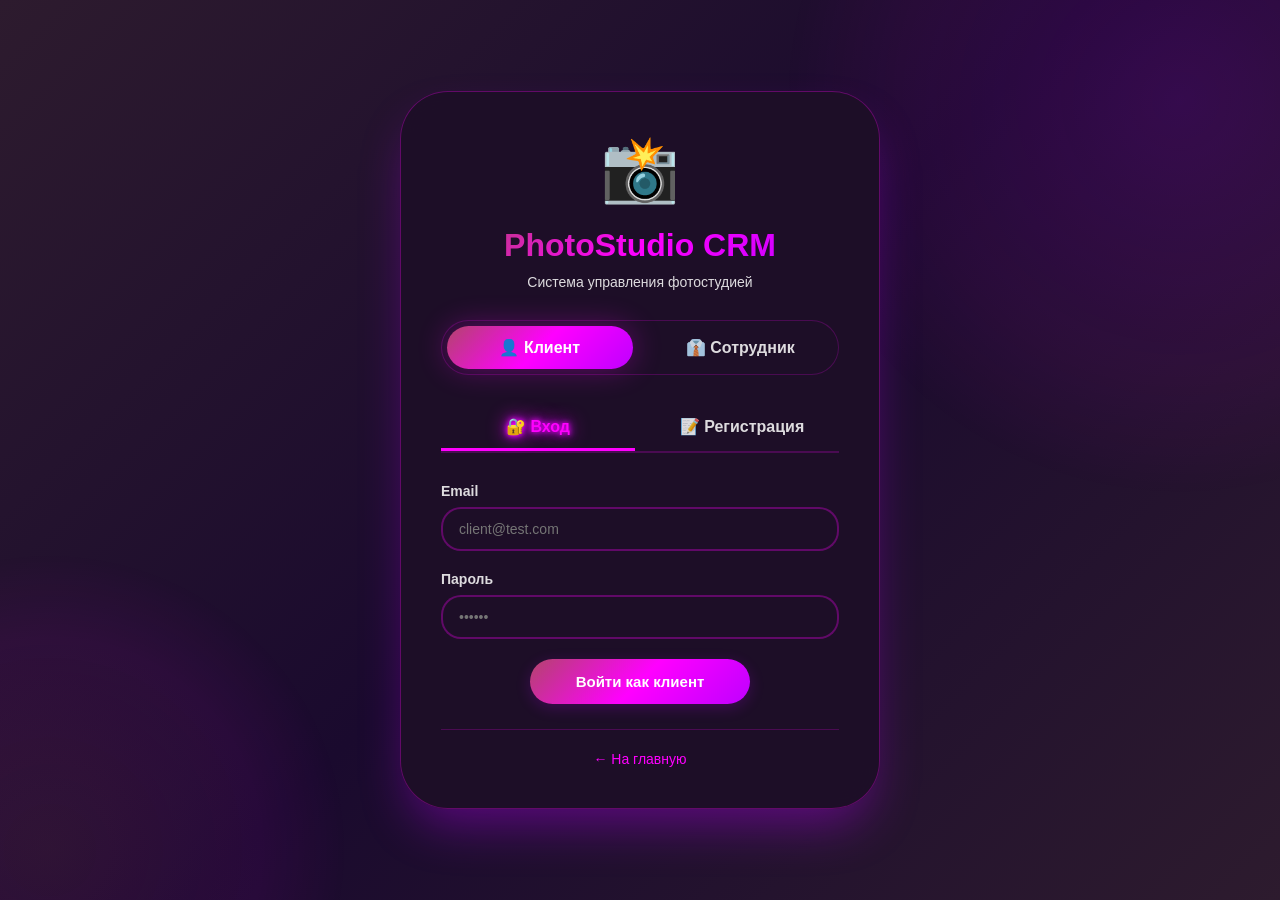
==== photo-frontend/pages/accountant-dashboard.html @ eaf16f70 "Initial commit with backend and frontend" ====
<!DOCTYPE html>
<html lang="ru">
<head>
    <meta charset="UTF-8">
    <meta name="viewport" content="width=device-width, initial-scale=1.0">
    <title>Бухгалтер - PhotoStudio CRM</title>
    <link rel="stylesheet" href="../css/style.css">
    <style>
        /* Дополнительные стили для бухгалтера в неоновой теме */
        .report-card {
            background: linear-gradient(135deg, rgba(179, 68, 108, 0.4) 0%, rgba(191, 0, 255, 0.4) 100%);
            border-radius: 20px;
            padding: 20px;
            margin-bottom: 20px;
            cursor: pointer;
            transition: all 0.3s;
            border: 1px solid rgba(255, 0, 255, 0.2);
            backdrop-filter: blur(5px);
        }
        .report-card:hover {
            transform: translateY(-3px);
            box-shadow: 0 10px 25px rgba(255, 0, 255, 0.3);
            border-color: var(--fuchsia);
        }
        .report-stats {
            display: grid;
            grid-template-columns: repeat(auto-fit, minmax(150px, 1fr));
            gap: 15px;
            margin-top: 15px;
        }
        .report-stat {
            text-align: center;
            padding: 10px;
            background: rgba(255, 255, 255, 0.1);
            border-radius: 10px;
        }
        .report-stat .value { font-size: 24px; font-weight: bold; color: var(--text-white); }
        .report-stat .label { font-size: 12px; color: var(--text-white-dim); }
        
        .payment-method {
            display: flex;
            justify-content: space-between;
            padding: 12px;
            border-bottom: 1px solid rgba(255, 0, 255, 0.15);
            color: var(--text-white-dim);
        }
        .payment-method strong {
            color: var(--text-white);
        }
        
        .btn-generate {
            background: linear-gradient(135deg, #10b981 0%, #34d399 100%);
            color: white;
            margin-right: 10px;
        }
        
        .reports-list {
            max-height: 500px;
            overflow-y: auto;
        }
        .report-item {
            background: rgba(30, 15, 40, 0.6);
            border-radius: 12px;
            padding: 15px;
            margin-bottom: 10px;
            cursor: pointer;
            transition: all 0.3s;
            border-left: 4px solid var(--fuchsia);
            color: var(--text-white-dim);
        }
        .report-item:hover {
            transform: translateX(5px);
            background: rgba(255, 0, 255, 0.15);
        }
        .report-title { font-weight: bold; font-size: 16px; color: var(--text-white); }
        .report-date { font-size: 12px; color: var(--text-white-dim); margin-top: 5px; }
        .report-period { font-size: 12px; color: var(--fuchsia); margin-top: 5px; }
        
        .date-range {
            display: grid;
            grid-template-columns: 1fr 1fr;
            gap: 15px;
            margin-bottom: 20px;
        }
        
        .report-detail-modal {
            max-width: 800px;
            max-height: 80vh;
            overflow-y: auto;
        }
        
        .detail-section {
            margin: 20px 0;
            padding: 15px;
            background: rgba(30, 15, 40, 0.6);
            border-radius: 12px;
            border: 1px solid rgba(255, 0, 255, 0.2);
        }
        .detail-section h4 {
            background: var(--main-gradient);
            -webkit-background-clip: text;
            -webkit-text-fill-color: transparent;
            background-clip: text;
            margin-bottom: 10px;
        }
        
        .photographer-performance {
            border-left: 3px solid var(--fuchsia);
            margin: 10px 0;
            padding: 10px;
            background: rgba(30, 15, 40, 0.4);
            border-radius: 8px;
        }
        
        /* Статусы оплаты в неоновой теме */
        .payment-status-paid { background: rgba(16, 185, 129, 0.2); color: #6ee7b7; padding: 4px 12px; border-radius: 20px; font-size: 12px; display: inline-block; }
        .payment-status-partial { background: rgba(245, 158, 11, 0.2); color: #fcd34d; padding: 4px 12px; border-radius: 20px; font-size: 12px; display: inline-block; }
        .payment-status-notpaid { background: rgba(239, 68, 68, 0.2); color: #fca5a5; padding: 4px 12px; border-radius: 20px; font-size: 12px; display: inline-block; }
        
        .stats-summary {
            display: grid;
            grid-template-columns: repeat(auto-fit, minmax(200px, 1fr));
            gap: 15px;
            margin-bottom: 20px;
        }
        .stat-summary-card {
            background: linear-gradient(135deg, rgba(179, 68, 108, 0.3) 0%, rgba(191, 0, 255, 0.3) 100%);
            padding: 16px;
            border-radius: 20px;
            text-align: center;
            transition: all 0.3s;
            border: 1px solid rgba(255, 0, 255, 0.2);
            backdrop-filter: blur(5px);
        }
        .stat-summary-card:hover {
            transform: translateY(-3px);
            box-shadow: var(--shadow-md);
            border-color: var(--fuchsia);
        }
        .stat-summary-card .value {
            font-size: 28px;
            font-weight: bold;
            background: var(--main-gradient);
            -webkit-background-clip: text;
            -webkit-text-fill-color: transparent;
            background-clip: text;
        }
        .stat-summary-card .label {
            font-size: 12px;
            color: var(--text-white-dim);
            margin-top: 5px;
        }
        
        .stats-grid {
            display: grid;
            grid-template-columns: repeat(auto-fit, minmax(200px, 1fr));
            gap: 20px;
            margin-bottom: 30px;
        }
        .stat-card {
            background: linear-gradient(135deg, rgba(179, 68, 108, 0.4) 0%, rgba(191, 0, 255, 0.4) 100%);
            border-radius: 24px;
            padding: 20px;
            text-align: center;
            transition: all 0.3s;
            border: 1px solid rgba(255, 0, 255, 0.2);
            backdrop-filter: blur(5px);
        }
        .stat-card:hover {
            transform: translateY(-5px);
            box-shadow: var(--shadow-glow);
            border-color: var(--fuchsia);
        }
        .stat-card h3 {
            font-size: 14px;
            color: var(--text-white-dim);
            margin-bottom: 10px;
        }
        .stat-card .value {
            font-size: 32px;
            font-weight: bold;
            background: var(--main-gradient);
            -webkit-background-clip: text;
            -webkit-text-fill-color: transparent;
            background-clip: text;
        }
        
        @media (max-width: 768px) {
            .date-range {
                grid-template-columns: 1fr;
            }
            .stats-grid {
                grid-template-columns: 1fr;
            }
            .stats-summary {
                grid-template-columns: 1fr 1fr;
            }
        }
    </style>
</head>
<body>
    <div id="app"></div>
    
    <script src="../js/animations-light.js"></script>
    <script>
        const API_URL = 'https://localhost:7042/api';
        let currentToken = null;
        let currentUser = null;
        
        // Функции для статусов оплаты
        function getPaymentStatusText(status) {
            const statuses = { 0: '⏳ Не оплачен', 1: '🔄 Частично оплачен', 2: '✅ Оплачен', 3: '↩️ Возврат' };
            return statuses[status] || 'Неизвестно';
        }
        
        function getPaymentStatusClass(status) {
            const classes = { 0: 'payment-status-notpaid', 1: 'payment-status-partial', 2: 'payment-status-paid', 3: 'payment-status-notpaid' };
            return classes[status] || 'payment-status-notpaid';
        }
        
        function getPaymentMethodText(method) {
            const methods = { 'card': '💳 Карта', 'cash': '💰 Наличные', 'online': '🏦 Онлайн перевод', 'installment': '📅 Рассрочка' };
            return methods[method] || method || 'Не указан';
        }
        
        function checkAuth() {
            const token = localStorage.getItem('token');
            const user = localStorage.getItem('user');
            if (!token || !user) {
                window.location.href = 'login.html';
                return false;
            }
            currentToken = token;
            currentUser = JSON.parse(user);
            if (currentUser.role !== 'Accountant') {
                alert('Доступ только для бухгалтера!');
                window.location.href = 'login.html';
                return false;
            }
            return true;
        }
        
        function logout() {
            localStorage.removeItem('token');
            localStorage.removeItem('user');
            window.location.href = 'login.html';
        }
        
        async function apiRequest(endpoint, options = {}) {
            const response = await fetch(`${API_URL}${endpoint}`, {
                ...options,
                headers: { 'Content-Type': 'application/json', 'Authorization': `Bearer ${currentToken}`, ...options.headers }
            });
            if (response.status === 401) logout();
            return response;
        }
        
        function showAlert(message, type = 'success') {
            const alertDiv = document.createElement('div');
            alertDiv.className = `alert alert-${type}`;
            alertDiv.textContent = message;
            alertDiv.style.position = 'fixed';
            alertDiv.style.top = '20px';
            alertDiv.style.right = '20px';
            alertDiv.style.zIndex = '9999';
            alertDiv.style.padding = '15px';
            alertDiv.style.borderRadius = '10px';
            document.body.appendChild(alertDiv);
            setTimeout(() => alertDiv.remove(), 3000);
        }
        
        function renderNavbar() {
            return `
                <div class="navbar">
                    <div class="navbar-content">
                        <div class="navbar-logo">📸 PhotoStudio CRM - Бухгалтерия</div>
                        <div class="navbar-links">
                            <a onclick="loadFinancialSummary()">💰 Финансы</a>
                            <a onclick="loadReports()">📄 Отчеты</a>
                            <a onclick="loadRevenueReportForm()">📊 Доходы</a>
                            <a onclick="loadPhotographerReportForm()">📷 Фотографы</a>
                        </div>
                        <div class="user-info">
                            <span class="user-name">💰 ${currentUser.firstName} ${currentUser.lastName}</span>
                            <button class="logout-btn" onclick="logout()">Выйти</button>
                        </div>
                    </div>
                </div>
                <div class="container" id="pageContent"><div class="spinner"></div></div>
            `;
        }
        
        // ============ ФИНАНСОВАЯ СВОДКА С ОПЛАТАМИ ============
        
        async function loadFinancialSummary() {
            const content = document.getElementById('pageContent');
            content.innerHTML = '<div class="spinner"></div>';
            try {
                const response = await apiRequest('/accountant/financial-summary');
                const data = await response.json();
                
                content.innerHTML = `
                    <div style="margin-bottom:30px;">
                        <h1>Финансовая сводка</h1>
                        <p style="color: var(--text-white-dim);">Актуальные финансовые показатели</p>
                    </div>
                    <div class="stats-grid">
                        <div class="stat-card"><h3>Общая выручка</h3><div class="value">${(data.totalRevenue || 0).toLocaleString()} ₽</div></div>
                        <div class="stat-card"><h3>Получено платежей</h3><div class="value">${(data.totalPayments || 0).toLocaleString()} ₽</div></div>
                        <div class="stat-card"><h3>Остаток к оплате</h3><div class="value">${(data.pendingAmount || 0).toLocaleString()} ₽</div></div>
                        <div class="stat-card"><h3>Выполнено заказов</h3><div class="value">${data.completedOrdersCount || 0}</div></div>
                    </div>
                    
                    <div class="stats-summary">
                        <div class="stat-summary-card"><div class="value">${data.paymentStatusStats?.paidOrders || 0}</div><div class="label">✅ Оплаченных заказов</div></div>
                        <div class="stat-summary-card"><div class="value">${data.paymentStatusStats?.partiallyPaidOrders || 0}</div><div class="label">🔄 Частично оплаченных</div></div>
                        <div class="stat-summary-card"><div class="value">${data.paymentStatusStats?.unpaidOrders || 0}</div><div class="label">⏳ Неоплаченных</div></div>
                        <div class="stat-summary-card"><div class="value">${data.paymentStatusStats?.cancelledOrders || 0}</div><div class="label">❌ Отмененных</div></div>
                    </div>
                    
                    <div class="card"><h2>💳 Платежи по методам</h2>
                        ${(data.paymentsByMethod || []).map(p => `<div class="payment-method"><strong>${getPaymentMethodText(p.method)}</strong><span class="value">${p.total.toLocaleString()} ₽</span></div>`).join('') || '<p>Нет данных</p>'}
                    </div>
                    
                    <div class="card"><h2>📅 Информация о периоде</h2>
                        <p><strong>Период:</strong> ${new Date(data.startDate).toLocaleDateString()} - ${new Date(data.endDate).toLocaleDateString()}</p>
                        <p><strong>Всего заказов:</strong> ${data.totalOrdersCount || 0}</p>
                    </div>
                `;
            } catch (error) { content.innerHTML = `<div class="alert alert-error">❌ Ошибка: ${error.message}</div>`; }
        }
        
        function renderPaymentMethods(payments) {
            if (!payments || payments.length === 0) return '<p>Нет данных о платежах</p>';
            return payments.map(p => `<div class="payment-method"><strong>${getPaymentMethodText(p.method)}</strong><span>${p.total.toLocaleString()} ₽</span></div>`).join('');
        }
        
        // ============ СПИСОК ОТЧЕТОВ ============
        
        async function loadReports() {
            const content = document.getElementById('pageContent');
            content.innerHTML = '<div class="spinner"></div>';
            try {
                const response = await apiRequest('/accountant/reports');
                const reports = await response.json();
                if (!reports || reports.length === 0) {
                    content.innerHTML = `<div class="card"><h2>📄 Сгенерированные отчеты</h2><p>Нет созданных отчетов</p>
                        <button class="btn btn-generate" onclick="loadRevenueReportForm()">+ Создать отчет по доходам</button>
                        <button class="btn btn-primary" onclick="loadPhotographerReportForm()" style="margin-left:10px;">+ Создать отчет по фотографам</button></div>`;
                    return;
                }
                content.innerHTML = `<div class="card"><h2>📄 Сгенерированные отчеты</h2>
                    <div style="margin-bottom:20px;">
                        <button class="btn btn-generate" onclick="loadRevenueReportForm()">+ Создать отчет по доходам</button>
                        <button class="btn btn-primary" onclick="loadPhotographerReportForm()" style="margin-left:10px;">+ Создать отчет по фотографам</button>
                    </div>
                    <div class="reports-list">${reports.map(report => `
                        <div class="report-item" onclick="viewReportDetail(${report.id})">
                            <div class="report-title">📊 ${report.reportType}</div>
                            <div class="report-date">📅 Создан: ${new Date(report.generatedDate).toLocaleString()}</div>
                            <div class="report-period">📆 Период: ${new Date(report.startDate).toLocaleDateString()} - ${new Date(report.endDate).toLocaleDateString()}</div>
                            <div><span style="color: var(--fuchsia);">👆 Нажмите для просмотра</span></div>
                        </div>`).join('')}</div></div>`;
            } catch (error) { content.innerHTML = `<div class="alert alert-error">❌ Ошибка: ${error.message}</div>`; }
        }
        
        // ============ ПРОСМОТР ДЕТАЛЕЙ ОТЧЕТА ============
        
        window.viewReportDetail = async function(reportId) {
            try {
                const response = await apiRequest(`/accountant/reports/${reportId}`);
                const report = await response.json();
                let detailHtml = '';
                let reportData = null;
                try { reportData = JSON.parse(report.data); } catch(e) { reportData = report.data; }
                if (report.reportType === 'Revenue Report') {
                    detailHtml = `<div class="detail-section"><h4>💰 Общая информация</h4><p><strong>Общая выручка:</strong> ${reportData.totalRevenue?.toLocaleString() || 0} ₽</p>
                        <p><strong>Всего платежей:</strong> ${reportData.totalPayments?.toLocaleString() || 0} ₽</p><p><strong>Количество заказов:</strong> ${reportData.ordersCount || 0}</p></div>
                        <div class="detail-section"><h4>📋 Заказы за период</h4>${reportData.orders?.length > 0 ? `<table><thead><tr><th>№</th><th>Дата</th><th>Сумма</th></tr></thead><tbody>${reportData.orders.map(order => `<tr><td>${order.id}</td><td>${new Date(order.orderDate).toLocaleDateString()}</td><td>${order.totalAmount} ₽</td>`).join('')}</tbody></table>` : '<p>Нет данных о заказах</p>'}</div>`;
                } else if (report.reportType === 'Photographer Performance Report') {
                    detailHtml = `<div class="detail-section"><h4>📸 Эффективность фотографов</h4>${reportData && Array.isArray(reportData) ? reportData.map(p => `<div class="photographer-performance"><strong>${p.PhotographerName}</strong><br>📷 Всего заказов: ${p.TotalOrders}<br>✅ Выполнено: ${p.CompletedOrders}<br>💰 Выручка: ${p.TotalRevenue?.toLocaleString() || 0} ₽</div>`).join('') : '<p>Нет данных о фотографах</p>'}</div>`;
                } else { detailHtml = `<div class="detail-section"><pre>${JSON.stringify(reportData, null, 2)}</pre></div>`; }
                
                showModal(`
                    <div class="modal-header" style="display: flex; justify-content: space-between; align-items: center; margin-bottom: 20px;">
                        <h3 style="background: var(--main-gradient); -webkit-background-clip: text; -webkit-text-fill-color: transparent;">📄 ${report.reportType}</h3>
                        <button class="close-modal" onclick="closeModal()" style="background: none; border: none; font-size: 24px; cursor: pointer; color: var(--text-white);">&times;</button>
                    </div>
                    <div>
                        <p><strong>📅 Период:</strong> ${new Date(report.startDate).toLocaleDateString()} - ${new Date(report.endDate).toLocaleDateString()}</p>
                        <p><strong>🕐 Создан:</strong> ${new Date(report.generatedDate).toLocaleString()}</p>
                        <p><strong>👤 Кем создан:</strong> ${report.generatedByUser?.firstName || 'Бухгалтер'}</p>
                    </div>
                    ${detailHtml}
                `);
            } catch (error) { showAlert('❌ Ошибка загрузки отчета: ' + error.message, 'error'); }
        };
        
        function showModal(content) {
            const modal = document.createElement('div');
            modal.className = 'modal';
            modal.style.display = 'flex';
            modal.innerHTML = `<div class="modal-content report-detail-modal" style="background: var(--bg-card); border: 1px solid rgba(255, 0, 255, 0.3);">${content}</div>`;
            document.body.appendChild(modal);
        }
        
        window.closeModal = function() { const modal = document.querySelector('.modal'); if (modal) modal.remove(); };
        
        // ============ ФОРМА СОЗДАНИЯ ОТЧЕТА ПО ДОХОДАМ ============
        
        async function loadRevenueReportForm() {
            const content = document.getElementById('pageContent');
            content.innerHTML = `<div class="card"><h2>📊 Создание отчета по доходам</h2>
                <div class="date-range">
                    <div class="form-group"><label>Начальная дата</label><input type="date" id="startDate" value="${new Date(new Date().getFullYear(), 0, 1).toISOString().split('T')[0]}"></div>
                    <div class="form-group"><label>Конечная дата</label><input type="date" id="endDate" value="${new Date().toISOString().split('T')[0]}"></div>
                </div>
                <button class="btn btn-generate" onclick="generateRevenueReport()">📈 Сформировать отчет</button>
                <button class="btn btn-secondary" onclick="loadReports()" style="margin-left:10px;">◀ К списку отчетов</button>
                <div id="reportResult" style="margin-top:20px;"></div></div>`;
        }
        
        window.generateRevenueReport = async function() {
            const startDate = document.getElementById('startDate').value;
            const endDate = document.getElementById('endDate').value;
            const resultDiv = document.getElementById('reportResult');
            resultDiv.innerHTML = '<div class="spinner"></div>';
            try {
                const response = await apiRequest(`/accountant/reports/revenue?startDate=${startDate}&endDate=${endDate}`);
                if (response.ok) {
                    const report = await response.json();
                    resultDiv.innerHTML = `<div class="report-card" onclick="viewReportDetail(${report.id})"><h3>✅ Отчет создан!</h3><div class="report-stats">
                        <div class="report-stat"><div class="value">${new Date(report.startDate).toLocaleDateString()}</div><div class="label">Начало периода</div></div>
                        <div class="report-stat"><div class="value">${new Date(report.endDate).toLocaleDateString()}</div><div class="label">Конец периода</div></div>
                        <div class="report-stat"><div class="value">${new Date(report.generatedDate).toLocaleString()}</div><div class="label">Дата создания</div></div></div></div>
                        <p style="margin-top:15px;">✅ Отчет сохранен. <a href="#" onclick="loadReports(); return false;" style="color: var(--fuchsia);">Перейти к списку отчетов</a></p>`;
                    showAlert('✅ Отчет успешно создан!', 'success');
                } else { resultDiv.innerHTML = '<div class="alert alert-error">❌ Ошибка создания отчета</div>'; }
            } catch (error) { resultDiv.innerHTML = `<div class="alert alert-error">❌ Ошибка: ${error.message}</div>`; }
        };
        
        // ============ ФОРМА СОЗДАНИЯ ОТЧЕТА ПО ФОТОГРАФАМ ============
        
        async function loadPhotographerReportForm() {
            const content = document.getElementById('pageContent');
            content.innerHTML = `<div class="card"><h2>📷 Отчет по эффективности фотографов</h2>
                <div class="date-range">
                    <div class="form-group"><label>Начальная дата</label><input type="date" id="startDatePhoto" value="${new Date(new Date().getFullYear(), 0, 1).toISOString().split('T')[0]}"></div>
                    <div class="form-group"><label>Конечная дата</label><input type="date" id="endDatePhoto" value="${new Date().toISOString().split('T')[0]}"></div>
                </div>
                <button class="btn btn-generate" onclick="generatePhotographerReport()">📊 Сформировать отчет</button>
                <button class="btn btn-secondary" onclick="loadReports()" style="margin-left:10px;">◀ К списку отчетов</button>
                <div id="reportPhotoResult" style="margin-top:20px;"></div></div>`;
        }
        
        window.generatePhotographerReport = async function() {
            const startDate = document.getElementById('startDatePhoto').value;
            const endDate = document.getElementById('endDatePhoto').value;
            const resultDiv = document.getElementById('reportPhotoResult');
            resultDiv.innerHTML = '<div class="spinner"></div>';
            try {
                const response = await apiRequest(`/accountant/reports/photographer-performance?startDate=${startDate}&endDate=${endDate}`);
                if (response.ok) {
                    const report = await response.json();
                    resultDiv.innerHTML = `<div class="report-card" onclick="viewReportDetail(${report.id})"><h3>✅ Отчет создан!</h3><div class="report-stats">
                        <div class="report-stat"><div class="value">${new Date(report.startDate).toLocaleDateString()}</div><div class="label">Начало периода</div></div>
                        <div class="report-stat"><div class="value">${new Date(report.endDate).toLocaleDateString()}</div><div class="label">Конец периода</div></div></div></div>
                        <p style="margin-top:15px;">✅ Отчет сохранен. <a href="#" onclick="loadReports(); return false;" style="color: var(--fuchsia);">Перейти к списку отчетов</a></p>`;
                    showAlert('✅ Отчет успешно создан!', 'success');
                } else { resultDiv.innerHTML = '<div class="alert alert-error">❌ Ошибка создания отчета</div>'; }
            } catch (error) { resultDiv.innerHTML = `<div class="alert alert-error">❌ Ошибка: ${error.message}</div>`; }
        };
        
        window.loadFinancialSummary = loadFinancialSummary;
        window.loadReports = loadReports;
        window.loadRevenueReportForm = loadRevenueReportForm;
        window.loadPhotographerReportForm = loadPhotographerReportForm;
        
        if (checkAuth()) {
            document.getElementById('app').innerHTML = renderNavbar();
            loadFinancialSummary();
        }
    </script>
</body>
</html>
---- photo-frontend/css/style.css ----
/* ========================================
   PhotoStudio CRM - Crimson to Neon Purple Edition
   Малиновый → Фуксия → Неоновый фиолетовый
   ======================================== */

:root {
    /* Основные цвета - Малиновый, Фуксия, Неоновый фиолетовый */
    --crimson-light: #ff6b8a;
    --crimson: #B3446C;
    --crimson-dark: #8B2A4E;
    --fuchsia: #FF00FF;
    --fuchsia-light: #FF66FF;
    --neon-purple: #BF00FF;
    --neon-purple-light: #D94DFF;
    --neon-purple-dark: #8A00CC;
    
    /* Градиенты */
    --main-gradient: linear-gradient(135deg, #B3446C 0%, #FF00FF 50%, #BF00FF 100%);
    --main-gradient-hover: linear-gradient(135deg, #8B2A4E 0%, #E600E6 50%, #A600E6 100%);
    --bg-gradient: linear-gradient(135deg, #2D1B2E 0%, #1A0A2E 50%, #2D1B2E 100%);
    --bg-card: rgba(30, 15, 40, 0.95);
    --bg-card-light: rgba(45, 27, 46, 0.9);
    
    /* Акцентные цвета */
    --accent-crimson: #D95B8C;
    --accent-fuchsia: #FF33FF;
    --accent-neon: #CC33FF;
    --accent-glow: rgba(191, 0, 255, 0.4);
    
    /* Текст */
    --text-white: #FFFFFF;
    --text-white-dim: rgba(255, 255, 255, 0.85);
    --text-white-dimmer: rgba(255, 255, 255, 0.7);
    
    /* Тени и свечения */
    --shadow-sm: 0 4px 15px rgba(191, 0, 255, 0.2);
    --shadow-md: 0 10px 25px -3px rgba(191, 0, 255, 0.3);
    --shadow-lg: 0 20px 40px -10px rgba(191, 0, 255, 0.35);
    --shadow-xl: 0 25px 50px -12px rgba(191, 0, 255, 0.4);
    --shadow-glow: 0 0 30px rgba(255, 0, 255, 0.3);
    --shadow-glow-strong: 0 0 20px rgba(191, 0, 255, 0.5);
    --neon-text-shadow: 0 0 5px #FF00FF, 0 0 10px #BF00FF, 0 0 20px #FF00FF;
}

* {
    margin: 0;
    padding: 0;
    box-sizing: border-box;
}

body {
    font-family: 'Segoe UI', 'Inter', 'Poppins', 'Quicksand', Tahoma, Geneva, Verdana, sans-serif;
    background: var(--bg-gradient);
    min-height: 100vh;
    color: var(--text-white);
    position: relative;
    overflow-x: hidden;
}

/* ========== АНИМИРОВАННЫЙ ФОН С НЕОНОВЫМИ ЧАСТИЦАМИ ========== */
body::before {
    content: '';
    position: fixed;
    width: 800px;
    height: 800px;
    background: radial-gradient(circle, rgba(191, 0, 255, 0.15) 0%, rgba(255, 0, 255, 0.05) 50%, transparent 70%);
    border-radius: 50%;
    top: -300px;
    right: -300px;
    z-index: 0;
    animation: floatSlow 25s ease-in-out infinite;
}

body::after {
    content: '';
    position: fixed;
    width: 600px;
    height: 600px;
    background: radial-gradient(circle, rgba(179, 68, 108, 0.12) 0%, rgba(255, 0, 255, 0.06) 50%, transparent 70%);
    border-radius: 50%;
    bottom: -250px;
    left: -250px;
    z-index: 0;
    animation: floatReverse 20s ease-in-out infinite;
}

/* ========== НАВИГАЦИЯ ========== */

.navbar {
    background: rgba(30, 15, 40, 0.9);
    backdrop-filter: blur(15px);
    box-shadow: var(--shadow-sm);
    position: sticky;
    top: 0;
    z-index: 1000;
    border-bottom: 1px solid rgba(255, 0, 255, 0.2);
    animation: slideInUp 0.6s ease-out;
}

.navbar-content {
    max-width: 1400px;
    margin: 0 auto;
    padding: 0 24px;
    display: flex;
    justify-content: space-between;
    align-items: center;
    height: 70px;
    gap: 20px;
    flex-wrap: nowrap;
}

.navbar-logo {
    font-size: 22px;
    font-weight: 800;
    background: var(--main-gradient);
    -webkit-background-clip: text;
    -webkit-text-fill-color: transparent;
    background-clip: text;
    display: flex;
    align-items: center;
    gap: 8px;
    transition: all 0.3s;
    cursor: pointer;
    white-space: nowrap;
    text-shadow: var(--neon-text-shadow);
}

.navbar-logo:hover {
    transform: scale(1.05);
    filter: drop-shadow(0 0 15px rgba(255, 0, 255, 0.5));
}

.navbar-links {
    display: flex;
    gap: 8px;
    align-items: center;
    flex-wrap: nowrap;
}

.navbar-links a {
    text-decoration: none;
    color: var(--text-white-dim);
    padding: 8px 16px;
    border-radius: 40px;
    transition: all 0.3s;
    cursor: pointer;
    font-weight: 600;
    font-size: 13px;
    position: relative;
    white-space: nowrap;
}

.navbar-links a::before {
    content: '';
    position: absolute;
    bottom: 0;
    left: 50%;
    width: 0;
    height: 2px;
    background: var(--main-gradient);
    transition: all 0.3s;
    transform: translateX(-50%);
}

.navbar-links a:hover::before {
    width: 70%;
}

.navbar-links a:hover {
    background: rgba(255, 0, 255, 0.15);
    transform: translateY(-2px);
    color: var(--text-white);
    text-shadow: var(--neon-text-shadow);
}

.user-info {
    display: flex;
    align-items: center;
    gap: 12px;
    flex-shrink: 0;
}

.user-name {
    font-weight: 700;
    background: var(--main-gradient);
    -webkit-background-clip: text;
    -webkit-text-fill-color: transparent;
    background-clip: text;
    padding: 6px 16px;
    border-radius: 40px;
    font-size: 13px;
    transition: all 0.3s;
    border: 1px solid rgba(255, 0, 255, 0.3);
    white-space: nowrap;
}

.user-name:hover {
    transform: scale(1.05);
    border-color: var(--fuchsia);
    text-shadow: var(--neon-text-shadow);
}

.logout-btn {
    background: var(--main-gradient);
    color: var(--text-white);
    border: none;
    padding: 6px 18px;
    border-radius: 40px;
    cursor: pointer;
    transition: all 0.3s;
    font-weight: 700;
    font-size: 13px;
    white-space: nowrap;
}

.logout-btn:hover {
    transform: translateY(-2px);
    box-shadow: var(--shadow-glow);
}

/* ========== ПАНЕЛЬ ВЫБОРА ЭМОДЗИ ========== */

.emoji-picker {
    position: relative;
    display: inline-block;
    width: 100%;
}

.emoji-preview {
    display: flex;
    align-items: center;
    gap: 10px;
    cursor: pointer;
    padding: 12px 15px;
    border: 2px solid rgba(255, 0, 255, 0.3);
    border-radius: 28px;
    background: rgba(30, 15, 40, 0.8);
    transition: all 0.3s;
    color: var(--text-white);
}

.emoji-preview:hover {
    border-color: var(--fuchsia);
    background: rgba(255, 0, 255, 0.15);
    transform: translateY(-2px);
    box-shadow: var(--shadow-glow);
}

.emoji-preview span:first-child {
    font-size: 24px;
    min-width: 36px;
    text-align: center;
}

.emoji-preview span:last-child {
    color: var(--text-white-dim);
    font-size: 12px;
}

.emoji-dropdown {
    position: absolute;
    background: rgba(30, 15, 40, 0.95);
    backdrop-filter: blur(10px);
    border: 1px solid rgba(255, 0, 255, 0.3);
    border-radius: 20px;
    box-shadow: 0 15px 40px rgba(0,0,0,0.4);
    z-index: 1002;
    max-height: 320px;
    overflow-y: auto;
    display: none;
    min-width: 280px;
    left: 0;
    right: 0;
}

.emoji-dropdown.show {
    display: block;
    animation: fadeInUp 0.2s ease-out;
}

.emoji-dropdown.dropdown-bottom {
    top: 100%;
    bottom: auto;
    margin-top: 8px;
    margin-bottom: 0;
}

.emoji-dropdown.dropdown-top {
    bottom: 100%;
    top: auto;
    margin-bottom: 8px;
    margin-top: 0;
}

.emoji-categories {
    display: flex;
    gap: 6px;
    padding: 12px;
    border-bottom: 1px solid rgba(255, 0, 255, 0.2);
    background: rgba(45, 27, 46, 0.8);
    position: sticky;
    top: 0;
    flex-wrap: wrap;
    z-index: 1;
}

.emoji-cat-btn {
    padding: 6px 14px;
    border: none;
    background: transparent;
    cursor: pointer;
    border-radius: 25px;
    font-size: 12px;
    transition: all 0.3s;
    font-weight: 500;
    color: var(--text-white-dim);
}

.emoji-cat-btn:hover {
    background: rgba(255, 0, 255, 0.2);
    transform: translateY(-2px);
}

.emoji-cat-btn.active {
    background: var(--main-gradient);
    color: var(--text-white);
}

.emoji-list {
    display: grid;
    grid-template-columns: repeat(8, 1fr);
    gap: 6px;
    padding: 12px;
    max-height: 220px;
    overflow-y: auto;
}

.emoji-item {
    font-size: 26px;
    padding: 8px;
    text-align: center;
    cursor: pointer;
    border-radius: 12px;
    transition: all 0.2s;
}

.emoji-item:hover {
    background: rgba(255, 0, 255, 0.2);
    transform: scale(1.15);
    box-shadow: var(--shadow-glow);
}

/* ========== КОНТЕЙНЕРЫ И КАРТОЧКИ ========== */

.container {
    max-width: 1400px;
    margin: 0 auto;
    padding: 32px;
    animation: fadeInUp 0.5s ease-out;
}

.card {
    background: var(--bg-card);
    backdrop-filter: blur(10px);
    border-radius: 32px;
    padding: 32px;
    margin-bottom: 32px;
    box-shadow: var(--shadow-sm);
    transition: all 0.4s cubic-bezier(0.175, 0.885, 0.32, 1.275);
    border: 1px solid rgba(255, 0, 255, 0.2);
    animation: scaleIn 0.5s ease-out;
    position: relative;
    overflow: hidden;
    color: var(--text-white);
}

.card::before {
    content: '';
    position: absolute;
    top: 0;
    left: -100%;
    width: 100%;
    height: 100%;
    background: linear-gradient(90deg, transparent, rgba(255, 0, 255, 0.08), transparent);
    transition: left 0.5s;
}

.card:hover::before {
    left: 100%;
}

.card:hover {
    transform: translateY(-5px);
    box-shadow: var(--shadow-lg);
    border-color: rgba(255, 0, 255, 0.4);
}

.card h2 {
    background: var(--main-gradient);
    -webkit-background-clip: text;
    -webkit-text-fill-color: transparent;
    background-clip: text;
    margin-bottom: 24px;
    padding-bottom: 16px;
    border-bottom: 2px solid rgba(255, 0, 255, 0.3);
    font-size: 24px;
    display: inline-block;
}

/* ========== ТАБЛИЦЫ ========== */

.table-responsive {
    overflow-x: auto;
    border-radius: 24px;
    margin-top: 20px;
}

table {
    width: 100%;
    border-collapse: collapse;
}

th, td {
    padding: 16px;
    text-align: left;
    border-bottom: 1px solid rgba(255, 0, 255, 0.15);
    color: var(--text-white-dim);
}

th {
    background: rgba(179, 68, 108, 0.3);
    font-weight: 700;
    color: var(--text-white);
    font-size: 14px;
}

tr {
    transition: all 0.3s;
}

tr:hover {
    background: rgba(255, 0, 255, 0.08);
}

/* ========== КНОПКИ ========== */

.btn {
    padding: 12px 28px;
    border: none;
    border-radius: 50px;
    font-size: 14px;
    font-weight: 600;
    cursor: pointer;
    transition: all 0.3s;
    font-family: inherit;
    position: relative;
    overflow: hidden;
}

.btn-primary {
    background: var(--main-gradient);
    color: var(--text-white);
    box-shadow: var(--shadow-sm);
}

.btn-primary:hover {
    transform: translateY(-3px);
    box-shadow: var(--shadow-glow);
    animation: buttonPulse 0.5s ease-out;
}

.btn-small {
    padding: 6px 14px;
    font-size: 12px;
    border-radius: 30px;
    transition: all 0.3s;
    cursor: pointer;
    border: none;
    font-weight: 600;
}

.btn-small:hover {
    transform: translateY(-2px);
}

.btn-add {
    background: linear-gradient(135deg, #10b981 0%, #34d399 100%);
    color: white;
}

.btn-edit {
    background: linear-gradient(135deg, #f59e0b 0%, #fbbf24 100%);
    color: white;
}

.btn-delete {
    background: linear-gradient(135deg, #ef4444 0%, #f87171 100%);
    color: white;
}

.btn-generate {
    background: linear-gradient(135deg, #10b981 0%, #34d399 100%);
    color: white;
}

/* ========== ФОРМЫ ========== */

.form-group {
    margin-bottom: 20px;
}

.form-group label {
    display: block;
    margin-bottom: 8px;
    font-weight: 600;
    color: var(--text-white-dim);
    font-size: 14px;
}

.form-group input,
.form-group select,
.form-group textarea {
    width: 100%;
    padding: 12px 16px;
    border: 2px solid rgba(255, 0, 255, 0.3);
    border-radius: 20px;
    font-size: 14px;
    transition: all 0.3s;
    background: rgba(30, 15, 40, 0.8);
    font-family: inherit;
    color: var(--text-white);
}

.form-group input:focus,
.form-group select:focus,
.form-group textarea:focus {
    outline: none;
    border-color: var(--fuchsia);
    box-shadow: 0 0 0 3px rgba(255, 0, 255, 0.2);
}

.form-group input:hover,
.form-group select:hover,
.form-group textarea:hover {
    border-color: var(--neon-purple);
}

.form-row {
    display: grid;
    grid-template-columns: repeat(auto-fit, minmax(200px, 1fr));
    gap: 20px;
    margin-bottom: 20px;
}

.btn-group {
    display: flex;
    gap: 12px;
    flex-wrap: wrap;
    margin-top: 24px;
}

/* ========== МОДАЛЬНОЕ ОКНО ========== */

.modal {
    display: none;
    position: fixed;
    top: 0;
    left: 0;
    width: 100%;
    height: 100%;
    background: rgba(0,0,0,0.7);
    backdrop-filter: blur(8px);
    justify-content: center;
    align-items: center;
    z-index: 2000;
}

.modal-content {
    background: var(--bg-card);
    padding: 32px;
    border-radius: 32px;
    width: 90%;
    max-width: 540px;
    max-height: 85vh;
    overflow-y: auto;
    box-shadow: var(--shadow-xl);
    animation: scaleIn 0.3s ease-out;
    border: 1px solid rgba(255, 0, 255, 0.3);
    color: var(--text-white);
}

.modal-content::-webkit-scrollbar {
    width: 6px;
}

.modal-content::-webkit-scrollbar-track {
    background: rgba(45, 27, 46, 0.5);
    border-radius: 10px;
}

.modal-content::-webkit-scrollbar-thumb {
    background: linear-gradient(135deg, var(--crimson) 0%, var(--fuchsia) 50%, var(--neon-purple) 100%);
    border-radius: 10px;
}

/* ========== СТАТИСТИКА ========== */

.stats-summary {
    display: grid;
    grid-template-columns: repeat(auto-fit, minmax(180px, 1fr));
    gap: 15px;
    margin-bottom: 25px;
}

.stat-summary-card {
    background: linear-gradient(135deg, rgba(179, 68, 108, 0.3) 0%, rgba(191, 0, 255, 0.3) 100%);
    padding: 16px;
    border-radius: 20px;
    text-align: center;
    transition: all 0.3s;
    border: 1px solid rgba(255, 0, 255, 0.2);
    backdrop-filter: blur(5px);
}

.stat-summary-card:hover {
    transform: translateY(-3px);
    box-shadow: var(--shadow-md);
    border-color: var(--fuchsia);
}

.stat-summary-card .value {
    font-size: 28px;
    font-weight: bold;
    background: var(--main-gradient);
    -webkit-background-clip: text;
    -webkit-text-fill-color: transparent;
    background-clip: text;
}

.stat-summary-card .label {
    font-size: 12px;
    color: var(--text-white-dim);
    margin-top: 5px;
}

/* ========== СТАТ КАРТОЧКИ ДЛЯ ФИНАНСОВОЙ СВОДКИ ========== */

.stats-grid {
    display: grid;
    grid-template-columns: repeat(auto-fit, minmax(200px, 1fr));
    gap: 20px;
    margin-bottom: 30px;
}

.stat-card {
    background: linear-gradient(135deg, rgba(179, 68, 108, 0.4) 0%, rgba(191, 0, 255, 0.4) 100%);
    border-radius: 24px;
    padding: 20px;
    text-align: center;
    transition: all 0.3s;
    border: 1px solid rgba(255, 0, 255, 0.2);
    backdrop-filter: blur(5px);
}

.stat-card:hover {
    transform: translateY(-5px);
    box-shadow: var(--shadow-glow);
    border-color: var(--fuchsia);
}

.stat-card h3 {
    font-size: 14px;
    color: var(--text-white-dim);
    margin-bottom: 10px;
}

.stat-card .value {
    font-size: 32px;
    font-weight: bold;
    background: var(--main-gradient);
    -webkit-background-clip: text;
    -webkit-text-fill-color: transparent;
    background-clip: text;
}

/* ========== ТАБЫ ========== */

.tabs {
    display: flex;
    gap: 10px;
    margin-bottom: 25px;
    flex-wrap: wrap;
}

.tab {
    padding: 8px 20px;
    background: rgba(30, 15, 40, 0.6);
    border-radius: 40px;
    cursor: pointer;
    transition: all 0.3s;
    font-weight: 600;
    font-size: 13px;
    color: var(--text-white-dim);
    border: 1px solid rgba(255, 0, 255, 0.2);
}

.tab:hover {
    background: rgba(255, 0, 255, 0.15);
    transform: translateY(-2px);
    color: var(--text-white);
}

.tab.active {
    background: var(--main-gradient);
    color: var(--text-white);
    border-color: transparent;
    box-shadow: var(--shadow-glow);
}

.count-badge {
    background: var(--fuchsia);
    color: var(--text-white);
    border-radius: 50%;
    padding: 2px 8px;
    font-size: 11px;
    margin-left: 8px;
}

/* ========== СТАТУСЫ ========== */

.status-pending, .status-confirmed, .status-progress, .status-completed, .status-cancelled,
.payment-status-paid, .payment-status-partial, .payment-status-notpaid {
    display: inline-block;
    padding: 4px 12px;
    border-radius: 30px;
    font-size: 11px;
    font-weight: 600;
}

.status-pending { background: rgba(254, 243, 199, 0.2); color: #fde047; }
.status-confirmed { background: rgba(219, 234, 254, 0.2); color: #93c5fd; }
.status-progress { background: rgba(252, 231, 243, 0.2); color: #f9a8d4; }
.status-completed { background: rgba(209, 250, 229, 0.2); color: #6ee7b7; }
.status-cancelled { background: rgba(254, 226, 226, 0.2); color: #fca5a5; }
.payment-status-paid { background: rgba(209, 250, 229, 0.2); color: #6ee7b7; }
.payment-status-partial { background: rgba(254, 243, 199, 0.2); color: #fde047; }
.payment-status-notpaid { background: rgba(254, 226, 226, 0.2); color: #fca5a5; }

/* ========== ЗАГРУЗЧИК ========== */

.spinner {
    text-align: center;
    padding: 60px;
}

.spinner::after {
    content: '';
    width: 50px;
    height: 50px;
    border: 3px solid rgba(191, 0, 255, 0.3);
    border-top: 3px solid var(--fuchsia);
    border-right: 3px solid var(--neon-purple);
    border-radius: 50%;
    display: inline-block;
    animation: spin 1s linear infinite;
    box-shadow: var(--shadow-glow);
}

/* ========== СКРОЛЛБАР ========== */

::-webkit-scrollbar {
    width: 8px;
    height: 8px;
}

::-webkit-scrollbar-track {
    background: #2D1B2E;
    border-radius: 10px;
}

::-webkit-scrollbar-thumb {
    background: linear-gradient(135deg, var(--crimson) 0%, var(--fuchsia) 50%, var(--neon-purple) 100%);
    border-radius: 10px;
}

::-webkit-scrollbar-thumb:hover {
    background: var(--fuchsia);
}

/* ========== АНИМАЦИИ ========== */

@keyframes floatSlow {
    0%, 100% { transform: translate(0, 0) rotate(0deg); }
    25% { transform: translate(40px, -40px) rotate(90deg); }
    50% { transform: translate(0, -80px) rotate(180deg); }
    75% { transform: translate(-40px, -40px) rotate(270deg); }
}

@keyframes floatReverse {
    0%, 100% { transform: translate(0, 0) rotate(0deg); }
    25% { transform: translate(-30px, 30px) rotate(-90deg); }
    50% { transform: translate(0, 60px) rotate(-180deg); }
    75% { transform: translate(30px, 30px) rotate(-270deg); }
}

@keyframes slideInUp {
    from { opacity: 0; transform: translateY(30px); }
    to { opacity: 1; transform: translateY(0); }
}

@keyframes fadeInUp {
    from { opacity: 0; transform: translateY(10px); }
    to { opacity: 1; transform: translateY(0); }
}

@keyframes scaleIn {
    from { opacity: 0; transform: scale(0.95); }
    to { opacity: 1; transform: scale(1); }
}

@keyframes spin {
    0% { transform: rotate(0deg); }
    100% { transform: rotate(360deg); }
}

@keyframes fadeIn {
    from { opacity: 0; }
    to { opacity: 1; }
}

@keyframes buttonPulse {
    0% { box-shadow: 0 0 0 0 rgba(255, 0, 255, 0.5); }
    70% { box-shadow: 0 0 0 15px rgba(255, 0, 255, 0); }
    100% { box-shadow: 0 0 0 0 rgba(255, 0, 255, 0); }
}

@keyframes glowPulse {
    0%, 100% { text-shadow: 0 0 5px #FF00FF, 0 0 10px #BF00FF; }
    50% { text-shadow: 0 0 15px #FF00FF, 0 0 30px #BF00FF, 0 0 45px #FF00FF; }
}

/* ========== НЕОНОВЫЙ ТЕКСТ ========== */

.neon-text {
    text-shadow: var(--neon-text-shadow);
    animation: glowPulse 3s ease-in-out infinite;
}

/* ========== АУТЕНТИФИКАЦИЯ ========== */

.auth-container {
    min-height: 100vh;
    display: flex;
    align-items: center;
    justify-content: center;
    padding: 20px;
}

.auth-card {
    background: var(--bg-card);
    backdrop-filter: blur(20px);
    border-radius: 48px;
    padding: 40px;
    width: 100%;
    max-width: 480px;
    box-shadow: var(--shadow-xl);
    border: 1px solid rgba(255, 0, 255, 0.3);
}

.auth-card .logo {
    font-size: 64px;
    text-align: center;
    margin-bottom: 20px;
}

.auth-card h2 {
    text-align: center;
    font-size: 32px;
    font-weight: 800;
    background: var(--main-gradient);
    -webkit-background-clip: text;
    -webkit-text-fill-color: transparent;
    margin-bottom: 10px;
}

.auth-card .subtitle {
    text-align: center;
    color: var(--text-white-dim);
    margin-bottom: 30px;
    font-size: 14px;
}

/* ========== ОПЦИИ ДЛЯ КАРТОЧЕК СЕРТИФИКАТОВ/ЭФФЕКТОВ ========== */

.options-grid {
    display: grid;
    grid-template-columns: repeat(auto-fill, minmax(280px, 1fr));
    gap: 20px;
    margin-top: 20px;
}

.option-card {
    background: rgba(30, 15, 40, 0.8);
    border-radius: 20px;
    padding: 20px;
    border: 1px solid rgba(255, 0, 255, 0.2);
    transition: all 0.3s;
    color: var(--text-white);
}

.option-card:hover {
    transform: translateY(-5px);
    box-shadow: var(--shadow-md);
    border-color: var(--fuchsia);
}

.option-icon {
    font-size: 48px;
    margin-bottom: 12px;
}

.option-name {
    font-size: 16px;
    font-weight: bold;
    color: var(--text-white);
}

.option-price {
    font-size: 20px;
    font-weight: bold;
    background: var(--main-gradient);
    -webkit-background-clip: text;
    -webkit-text-fill-color: transparent;
    background-clip: text;
    margin: 10px 0;
}

.option-description {
    font-size: 12px;
    color: var(--text-white-dim);
    line-height: 1.4;
}

.option-category {
    display: inline-block;
    padding: 3px 10px;
    border-radius: 20px;
    font-size: 10px;
    margin-top: 10px;
}

.category-effect { background: rgba(224, 231, 255, 0.2); color: #a78bfa; }
.category-frame { background: rgba(252, 231, 243, 0.2); color: #f9a8d4; }
.category-filter { background: rgba(209, 250, 229, 0.2); color: #6ee7b7; }

/* ========== ОТЧЕТЫ ========== */

.report-card {
    background: linear-gradient(135deg, rgba(179, 68, 108, 0.4) 0%, rgba(191, 0, 255, 0.4) 100%);
    border-radius: 20px;
    padding: 20px;
    margin-bottom: 20px;
    cursor: pointer;
    transition: all 0.3s;
    border: 1px solid rgba(255, 0, 255, 0.2);
    backdrop-filter: blur(5px);
}

.report-card:hover {
    transform: translateY(-3px);
    box-shadow: var(--shadow-glow);
    border-color: var(--fuchsia);
}

.report-stats {
    display: grid;
    grid-template-columns: repeat(auto-fit, minmax(150px, 1fr));
    gap: 15px;
    margin-top: 15px;
}

.report-stat {
    text-align: center;
    padding: 10px;
    background: rgba(255, 255, 255, 0.1);
    border-radius: 10px;
}

.report-stat .value { font-size: 20px; font-weight: bold; color: var(--text-white); }
.report-stat .label { font-size: 11px; color: var(--text-white-dim); }

.payment-method {
    display: flex;
    justify-content: space-between;
    padding: 12px;
    border-bottom: 1px solid rgba(255, 0, 255, 0.15);
    color: var(--text-white-dim);
}

.payment-method strong {
    color: var(--text-white);
}

.reports-list {
    max-height: 500px;
    overflow-y: auto;
}

.report-item {
    background: rgba(30, 15, 40, 0.6);
    border-radius: 12px;
    padding: 15px;
    margin-bottom: 10px;
    cursor: pointer;
    transition: all 0.3s;
    border-left: 4px solid var(--fuchsia);
    color: var(--text-white-dim);
}

.report-item:hover {
    transform: translateX(5px);
    background: rgba(255, 0, 255, 0.15);
}

.report-title { font-weight: bold; font-size: 16px; color: var(--text-white); }
.report-date { font-size: 12px; color: var(--text-white-dim); margin-top: 5px; }
.report-period { font-size: 12px; color: var(--fuchsia); margin-top: 5px; }

.date-range {
    display: grid;
    grid-template-columns: 1fr 1fr;
    gap: 15px;
    margin-bottom: 20px;
}

.report-detail-modal {
    max-width: 800px;
    max-height: 80vh;
    overflow-y: auto;
}

.detail-section {
    margin: 20px 0;
    padding: 15px;
    background: rgba(30, 15, 40, 0.6);
    border-radius: 12px;
    border: 1px solid rgba(255, 0, 255, 0.2);
}

.detail-section h4 {
    background: var(--main-gradient);
    -webkit-background-clip: text;
    -webkit-text-fill-color: transparent;
    background-clip: text;
    margin-bottom: 10px;
}

.photographer-performance {
    border-left: 3px solid var(--fuchsia);
    margin: 10px 0;
    padding: 10px;
    background: rgba(30, 15, 40, 0.4);
    border-radius: 8px;
}

/* ========== АЛЕРТЫ ========== */

.alert {
    padding: 14px 20px;
    border-radius: 16px;
    margin-bottom: 20px;
    font-weight: 500;
    animation: slideInUp 0.3s ease-out;
}

.alert-success {
    background: rgba(16, 185, 129, 0.2);
    color: #6ee7b7;
    border-left: 4px solid #10b981;
}

.alert-error {
    background: rgba(239, 68, 68, 0.2);
    color: #fca5a5;
    border-left: 4px solid #ef4444;
}

.alert-info {
    background: rgba(99, 102, 241, 0.2);
    color: #a5b4fc;
    border-left: 4px solid #6366f1;
}

/* ========== РОЛИ ========== */

.role-badge {
    display: inline-block;
    padding: 4px 12px;
    border-radius: 20px;
    font-size: 11px;
    font-weight: 600;
    background: var(--main-gradient);
    color: var(--text-white);
}

/* ========== ФИЛЬТРЫ ========== */

.filter-bar {
    display: flex;
    gap: 12px;
    margin-bottom: 20px;
    flex-wrap: wrap;
    align-items: center;
}

.filter-select {
    padding: 8px 16px;
    border-radius: 30px;
    border: 1px solid rgba(255, 0, 255, 0.3);
    background: rgba(30, 15, 40, 0.8);
    cursor: pointer;
    font-size: 13px;
    color: var(--text-white);
}

.search-input {
    padding: 8px 16px;
    border-radius: 30px;
    border: 1px solid rgba(255, 0, 255, 0.3);
    background: rgba(30, 15, 40, 0.8);
    width: 240px;
    font-size: 13px;
    color: var(--text-white);
}

.search-input::placeholder {
    color: var(--text-white-dimmer);
}

.total-count {
    margin-left: auto;
    font-size: 13px;
    color: var(--text-white-dim);
}

/* ========== АНИМИРОВАННЫЕ ЭЛЕМЕНТЫ ========== */

.animated-icons-container {
    position: fixed;
    top: 0;
    left: 0;
    width: 100%;
    height: 100%;
    pointer-events: none;
    z-index: 0;
    overflow: hidden;
}

.floating-camera, .floating-heart, .floating-star, .floating-bulb, .floating-rainbow, .floating-note, .floating-flower {
    position: fixed;
    pointer-events: none;
    z-index: 0;
    opacity: 0.15;
}

.floating-camera { animation: floatCamera 15s ease-in-out infinite; }
.floating-heart { animation: floatHeart 12s ease-in-out infinite; }
.floating-star { animation: floatStar 18s ease-in-out infinite; }
.floating-bulb { animation: floatBulb 14s ease-in-out infinite; }
.floating-rainbow { animation: floatRainbow 20s ease-in-out infinite; }
.floating-note { animation: floatNote 16s ease-in-out infinite; }
.floating-flower { animation: floatFlower 22s ease-in-out infinite; }

/* ========== ТЕСТОВЫЕ АККАУНТЫ ========== */

.test-accounts {
    background: rgba(30, 15, 40, 0.6);
    border-radius: 28px;
    padding: 24px;
    margin-top: 28px;
    border: 1px solid rgba(255, 0, 255, 0.2);
}

.test-account {
    transition: all 0.3s;
    border-radius: 16px;
    padding: 12px;
    cursor: pointer;
}

.test-account:hover {
    background: rgba(255, 0, 255, 0.1);
    transform: translateX(10px);
}

/* ========== ДОПОЛНИТЕЛЬНЫЕ КЛАССЫ ========== */

.glass-effect {
    background: rgba(30, 15, 40, 0.6);
    backdrop-filter: blur(12px);
    border: 1px solid rgba(255, 0, 255, 0.2);
}

.fade-in {
    animation: fadeIn 0.5s ease-out;
}

.delay-1 { animation-delay: 0.1s; }
.delay-2 { animation-delay: 0.2s; }
.delay-3 { animation-delay: 0.3s; }
.delay-4 { animation-delay: 0.4s; }
.delay-5 { animation-delay: 0.5s; }

.ripple {
    position: relative;
    overflow: hidden;
}

.ripple-effect {
    position: absolute;
    border-radius: 50%;
    background: rgba(255, 255, 255, 0.4);
    transform: scale(0);
    animation: ripple-animation 0.6s linear;
    pointer-events: none;
}

@keyframes ripple-animation {
    to {
        transform: scale(4);
        opacity: 0;
    }
}

.animated-element {
    position: fixed;
    pointer-events: none;
    z-index: 0;
    animation: floatElement 10s ease-in-out infinite;
    opacity: 0.12;
    font-size: 30px;
}

@keyframes floatElement {
    0%, 100% {
        transform: translate(0, 0) rotate(0deg);
        opacity: 0.1;
    }
    25% {
        transform: translate(20px, -30px) rotate(10deg);
        opacity: 0.2;
    }
    50% {
        transform: translate(-15px, -50px) rotate(-5deg);
        opacity: 0.15;
    }
    75% {
        transform: translate(15px, -20px) rotate(5deg);
        opacity: 0.18;
    }
}

/* ========== RESPONSIVE ========== */

@media (max-width: 1200px) {
    .navbar-links a {
        padding: 6px 12px;
        font-size: 12px;
    }
    
    .navbar-logo {
        font-size: 18px;
    }
    
    .user-name {
        font-size: 12px;
        padding: 4px 12px;
    }
    
    .logout-btn {
        padding: 4px 14px;
        font-size: 12px;
    }
}

@media (max-width: 1024px) {
    .navbar-content {
        padding: 0 16px;
        gap: 12px;
    }
    
    .navbar-links {
        gap: 4px;
    }
    
    .navbar-links a {
        padding: 5px 10px;
        font-size: 11px;
    }
    
    .emoji-list {
        grid-template-columns: repeat(7, 1fr);
    }
}

@media (max-width: 900px) {
    .navbar-links a span {
        display: none;
    }
    
    .navbar-links a {
        font-size: 18px;
        padding: 8px 12px;
    }
    
    .navbar-links a::before {
        display: none;
    }
}

@media (max-width: 768px) {
    .navbar-content {
        flex-wrap: wrap;
        height: auto;
        padding: 12px 16px;
        gap: 10px;
    }
    
    .navbar-links {
        order: 3;
        width: 100%;
        justify-content: center;
        flex-wrap: wrap;
    }
    
    .navbar-links a span {
        display: inline;
        font-size: 12px;
    }
    
    .navbar-links a {
        font-size: 12px;
        padding: 6px 12px;
    }
    
    .user-info {
        order: 2;
    }
    
    .navbar-logo {
        order: 1;
    }
    
    .container {
        padding: 20px;
    }
    
    .card {
        padding: 20px;
    }
    
    .modal-content {
        padding: 24px;
        margin: 16px;
    }
    
    .emoji-list {
        grid-template-columns: repeat(6, 1fr);
    }
    
    .form-row {
        grid-template-columns: 1fr;
        gap: 15px;
    }
    
    .stats-summary {
        grid-template-columns: 1fr 1fr;
    }
    
    .stats-grid {
        grid-template-columns: 1fr;
    }
    
    th, td {
        padding: 12px;
        font-size: 12px;
    }
    
    .date-range {
        grid-template-columns: 1fr;
    }
}
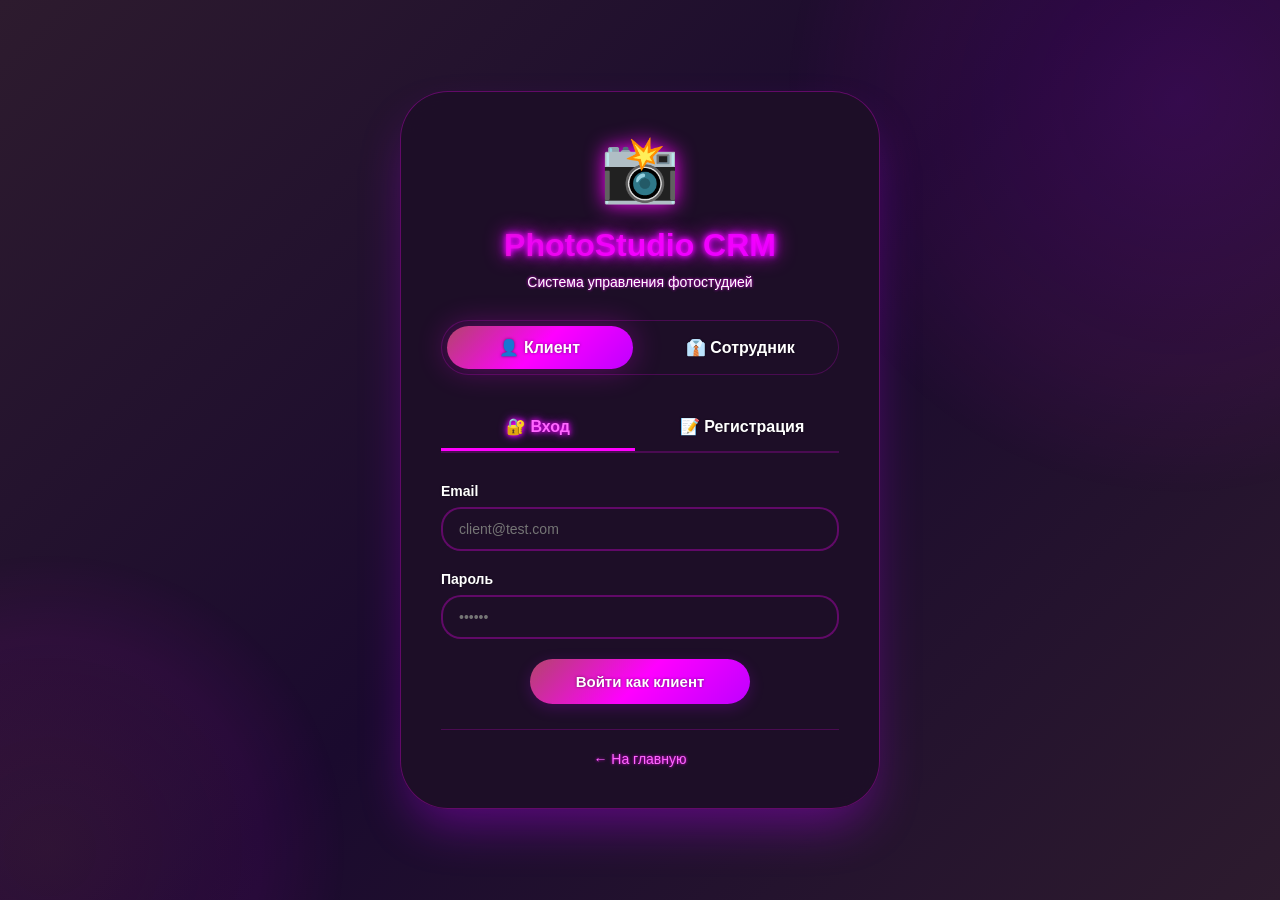
==== commit 3ff06d38: "Initial commit: backend project with gitignore" ====
--- a/photo-frontend/pages/accountant-dashboard.html
+++ b/photo-frontend/pages/accountant-dashboard.html
@@ -34,24 +34,41 @@
             background: rgba(255, 255, 255, 0.1);
             border-radius: 10px;
         }
-        .report-stat .value { font-size: 24px; font-weight: bold; color: var(--text-white); }
-        .report-stat .label { font-size: 12px; color: var(--text-white-dim); }
+        .report-stat .value { font-size: 24px; font-weight: bold; color: white; text-shadow: 0 0 3px #FF00FF; }
+        .report-stat .label { font-size: 12px; color: rgba(255,255,255,0.8); }
         
         .payment-method {
             display: flex;
             justify-content: space-between;
             padding: 12px;
             border-bottom: 1px solid rgba(255, 0, 255, 0.15);
-            color: var(--text-white-dim);
+            color: rgba(255,255,255,0.8);
         }
         .payment-method strong {
-            color: var(--text-white);
+            color: white;
+            text-shadow: 0 0 2px rgba(0,0,0,0.5);
         }
         
         .btn-generate {
             background: linear-gradient(135deg, #10b981 0%, #34d399 100%);
             color: white;
             margin-right: 10px;
+            text-shadow: 0 0 2px rgba(0,0,0,0.5);
+        }
+        
+        .btn-send-receipt {
+            background: linear-gradient(135deg, #8b5e9c 0%, #c084fc 100%);
+            color: white;
+            text-shadow: 0 0 2px rgba(0,0,0,0.5);
+            border: none;
+            padding: 10px 20px;
+            border-radius: 10px;
+            cursor: pointer;
+            transition: all 0.3s;
+        }
+        .btn-send-receipt:hover {
+            transform: translateY(-2px);
+            box-shadow: var(--shadow-glow);
         }
         
         .reports-list {
@@ -66,15 +83,15 @@
             cursor: pointer;
             transition: all 0.3s;
             border-left: 4px solid var(--fuchsia);
-            color: var(--text-white-dim);
+            color: rgba(255,255,255,0.8);
         }
         .report-item:hover {
             transform: translateX(5px);
             background: rgba(255, 0, 255, 0.15);
         }
-        .report-title { font-weight: bold; font-size: 16px; color: var(--text-white); }
-        .report-date { font-size: 12px; color: var(--text-white-dim); margin-top: 5px; }
-        .report-period { font-size: 12px; color: var(--fuchsia); margin-top: 5px; }
+        .report-title { font-weight: bold; font-size: 16px; color: white; text-shadow: 0 0 3px #FF00FF; }
+        .report-date { font-size: 12px; color: rgba(255,255,255,0.7); margin-top: 5px; }
+        .report-period { font-size: 12px; color: #FF66FF; margin-top: 5px; text-shadow: 0 0 2px #FF00FF; }
         
         .date-range {
             display: grid;
@@ -97,11 +114,15 @@
             border: 1px solid rgba(255, 0, 255, 0.2);
         }
         .detail-section h4 {
-            background: var(--main-gradient);
-            -webkit-background-clip: text;
-            -webkit-text-fill-color: transparent;
-            background-clip: text;
+            color: white;
+            text-shadow: 0 0 5px #FF00FF, 0 0 10px #BF00FF;
             margin-bottom: 10px;
+        }
+        .detail-section p {
+            color: white;
+        }
+        .detail-section strong {
+            color: #FF66FF;
         }
         
         .photographer-performance {
@@ -110,6 +131,11 @@
             padding: 10px;
             background: rgba(30, 15, 40, 0.4);
             border-radius: 8px;
+            color: white;
+        }
+        .photographer-performance strong {
+            color: #FF66FF;
+            text-shadow: 0 0 2px #FF00FF;
         }
         
         /* Статусы оплаты в неоновой теме */
@@ -140,14 +166,12 @@
         .stat-summary-card .value {
             font-size: 28px;
             font-weight: bold;
-            background: var(--main-gradient);
-            -webkit-background-clip: text;
-            -webkit-text-fill-color: transparent;
-            background-clip: text;
+            color: white;
+            text-shadow: 0 0 5px #FF00FF, 0 0 10px #BF00FF;
         }
         .stat-summary-card .label {
             font-size: 12px;
-            color: var(--text-white-dim);
+            color: rgba(255,255,255,0.8);
             margin-top: 5px;
         }
         
@@ -173,16 +197,274 @@
         }
         .stat-card h3 {
             font-size: 14px;
-            color: var(--text-white-dim);
+            color: rgba(255,255,255,0.8);
             margin-bottom: 10px;
         }
         .stat-card .value {
             font-size: 32px;
             font-weight: bold;
+            color: white;
+            text-shadow: 0 0 5px #FF00FF, 0 0 10px #BF00FF;
+        }
+        
+        /* Заголовки карточек */
+        .card h2 {
+            color: white;
+            text-shadow: 0 0 5px #FF00FF, 0 0 10px #BF00FF;
+        }
+        
+        .card p {
+            color: white;
+        }
+        
+        .card strong {
+            color: #FF66FF;
+        }
+        
+        /* Навигация */
+        .navbar-logo {
+            color: white;
+            text-shadow: 0 0 5px #FF00FF, 0 0 10px #BF00FF;
+        }
+        
+        .navbar-links a {
+            color: white;
+            text-shadow: 0 0 2px rgba(0,0,0,0.5);
+        }
+        
+        .navbar-links a:hover {
+            text-shadow: 0 0 5px #FF00FF;
+        }
+        
+        .user-name {
+            color: white;
+            text-shadow: 0 0 3px #FF00FF;
+        }
+        
+        /* Формы */
+        .form-group label {
+            color: white;
+        }
+        
+        .form-group input, .form-group select {
+            background: rgba(30, 15, 40, 0.8);
+            border: 1px solid rgba(255, 0, 255, 0.3);
+            color: white;
+            padding: 10px 12px;
+            border-radius: 8px;
+            width: 100%;
+        }
+        
+        .form-group input:focus, .form-group select:focus {
+            border-color: #FF00FF;
+            box-shadow: 0 0 5px rgba(255,0,255,0.3);
+            outline: none;
+        }
+        
+        .btn-primary {
             background: var(--main-gradient);
-            -webkit-background-clip: text;
-            -webkit-text-fill-color: transparent;
-            background-clip: text;
+            color: white;
+            text-shadow: 0 0 2px rgba(0,0,0,0.5);
+        }
+        
+        .btn-primary:hover {
+            box-shadow: var(--shadow-glow);
+        }
+        
+        .btn-secondary {
+            background: rgba(30, 15, 40, 0.8);
+            color: white;
+            border: 1px solid rgba(255, 0, 255, 0.3);
+        }
+        
+        .btn-secondary:hover {
+            background: rgba(255, 0, 255, 0.15);
+            border-color: #FF00FF;
+        }
+        
+        /* Таблицы в отчетах */
+        .order-table {
+            width: 100%;
+            border-collapse: collapse;
+        }
+        .order-table th, .order-table td {
+            padding: 10px;
+            text-align: left;
+            border-bottom: 1px solid rgba(255, 0, 255, 0.15);
+            color: white;
+        }
+        .order-table th {
+            background: rgba(179, 68, 108, 0.3);
+            font-weight: 700;
+        }
+        
+        /* Стили для чеков */
+        .receipts-container {
+            max-height: 600px;
+            overflow-y: auto;
+        }
+        .receipt-card {
+            background: rgba(30, 15, 40, 0.8);
+            border-radius: 16px;
+            padding: 20px;
+            margin-bottom: 15px;
+            border: 1px solid rgba(255, 0, 255, 0.2);
+            transition: all 0.3s;
+        }
+        .receipt-card:hover {
+            transform: translateX(5px);
+            border-color: var(--fuchsia);
+        }
+        .receipt-header {
+            display: flex;
+            justify-content: space-between;
+            align-items: center;
+            margin-bottom: 15px;
+            padding-bottom: 10px;
+            border-bottom: 1px solid rgba(255, 0, 255, 0.2);
+            flex-wrap: wrap;
+            gap: 10px;
+        }
+        .receipt-number {
+            font-size: 18px;
+            font-weight: bold;
+            color: #FF66FF;
+            text-shadow: 0 0 2px #FF00FF;
+        }
+        .receipt-date {
+            font-size: 12px;
+            color: rgba(255,255,255,0.7);
+        }
+        .receipt-body {
+            display: grid;
+            gap: 10px;
+        }
+        .receipt-row {
+            display: flex;
+            justify-content: space-between;
+            align-items: center;
+            flex-wrap: wrap;
+            gap: 10px;
+        }
+        .receipt-label {
+            color: rgba(255,255,255,0.7);
+            font-size: 13px;
+        }
+        .receipt-value {
+            color: white;
+            font-weight: 600;
+        }
+        .receipt-total {
+            margin-top: 10px;
+            padding-top: 10px;
+            border-top: 1px solid rgba(255, 0, 255, 0.2);
+            font-size: 16px;
+        }
+        .receipt-total .receipt-label {
+            font-size: 16px;
+            font-weight: bold;
+        }
+        .receipt-total .receipt-value {
+            font-size: 20px;
+            color: #FF66FF;
+            text-shadow: 0 0 2px #FF00FF;
+        }
+        .receipt-status {
+            display: inline-block;
+            padding: 4px 12px;
+            border-radius: 20px;
+            font-size: 11px;
+            font-weight: 600;
+        }
+        .receipt-status-sent {
+            background: rgba(16, 185, 129, 0.2);
+            color: #6ee7b7;
+        }
+        .receipt-status-pending {
+            background: rgba(245, 158, 11, 0.2);
+            color: #fcd34d;
+        }
+        
+        /* Стили для выбора клиента и заказа */
+        .client-order-selector {
+            background: rgba(30, 15, 40, 0.6);
+            border-radius: 16px;
+            padding: 20px;
+            margin-bottom: 20px;
+        }
+        
+        .order-preview {
+            background: rgba(255, 0, 255, 0.1);
+            border-radius: 12px;
+            padding: 15px;
+            margin: 15px 0;
+            border: 1px solid rgba(255, 0, 255, 0.2);
+        }
+        
+        .order-preview-row {
+            display: flex;
+            justify-content: space-between;
+            padding: 8px 0;
+            border-bottom: 1px solid rgba(255, 255, 255, 0.1);
+        }
+        
+        .order-preview-row:last-child {
+            border-bottom: none;
+        }
+        
+        .order-preview-label {
+            color: rgba(255,255,255,0.7);
+        }
+        
+        .order-preview-value {
+            color: white;
+            font-weight: 600;
+        }
+        
+        .order-preview-total {
+            margin-top: 10px;
+            padding-top: 10px;
+            border-top: 1px solid rgba(255, 0, 255, 0.3);
+        }
+        
+        .order-preview-total .order-preview-value {
+            color: #FF66FF;
+            font-size: 18px;
+            text-shadow: 0 0 2px #FF00FF;
+        }
+        
+        /* Стили для загрузки */
+        .loading-overlay {
+            position: fixed;
+            top: 0;
+            left: 0;
+            right: 0;
+            bottom: 0;
+            background: rgba(0,0,0,0.7);
+            display: flex;
+            justify-content: center;
+            align-items: center;
+            z-index: 10000;
+        }
+        
+        .loading-spinner {
+            width: 50px;
+            height: 50px;
+            border: 3px solid rgba(255,0,255,0.3);
+            border-top: 3px solid #FF00FF;
+            border-radius: 50%;
+            animation: spin 1s linear infinite;
+        }
+        
+        @keyframes spin {
+            0% { transform: rotate(0deg); }
+            100% { transform: rotate(360deg); }
+        }
+        
+        .error-text {
+            color: #fca5a5;
+            font-size: 12px;
+            margin-top: 5px;
         }
         
         @media (max-width: 768px) {
@@ -194,6 +476,20 @@
             }
             .stats-summary {
                 grid-template-columns: 1fr 1fr;
+            }
+            .order-table {
+                font-size: 12px;
+            }
+            .order-table th, .order-table td {
+                padding: 6px;
+            }
+            .receipt-header {
+                flex-direction: column;
+                align-items: flex-start;
+            }
+            .receipt-row {
+                flex-direction: column;
+                align-items: flex-start;
             }
         }
     </style>
@@ -219,8 +515,22 @@
         }
         
         function getPaymentMethodText(method) {
-            const methods = { 'card': '💳 Карта', 'cash': '💰 Наличные', 'online': '🏦 Онлайн перевод', 'installment': '📅 Рассрочка' };
+            const methods = { 'card': '💳 Банковская карта', 'cash': '💰 Наличные', 'online': '🏦 Онлайн перевод', 'installment': '📅 Рассрочка' };
             return methods[method] || method || 'Не указан';
+        }
+        
+        function getStatusName(status) {
+            const statuses = { 0: 'Ожидает', 1: 'Подтвержден', 2: 'В работе', 3: 'Выполнен', 4: 'Отменен' };
+            return statuses[status] || 'Неизвестно';
+        }
+        
+        function getStatusClass(status) {
+            const classes = { 0: 'status-pending', 1: 'status-confirmed', 2: 'status-progress', 3: 'status-completed', 4: 'status-cancelled' };
+            return classes[status] || 'status-pending';
+        }
+        
+        function formatReceiptNumber(number) {
+            return `ЧЕК-${String(number).padStart(6, '0')}`;
         }
         
         function checkAuth() {
@@ -246,13 +556,47 @@
             window.location.href = 'login.html';
         }
         
+        // Функция для безопасного получения текста ошибки (исправляет проблему "body stream already read")
+        async function getErrorMessage(response) {
+            try {
+                const clonedResponse = response.clone();
+                const json = await clonedResponse.json();
+                return json.message || json.title || 'Неизвестная ошибка';
+            } catch (e) {
+                try {
+                    const text = await response.text();
+                    return text.substring(0, 200);
+                } catch (e2) {
+                    return `Ошибка ${response.status}: ${response.statusText}`;
+                }
+            }
+        }
+        
+        // Улучшенная функция apiRequest
         async function apiRequest(endpoint, options = {}) {
-            const response = await fetch(`${API_URL}${endpoint}`, {
-                ...options,
-                headers: { 'Content-Type': 'application/json', 'Authorization': `Bearer ${currentToken}`, ...options.headers }
-            });
-            if (response.status === 401) logout();
-            return response;
+            const url = `${API_URL}${endpoint}`;
+            console.log(`📡 Запрос: ${options.method || 'GET'} ${url}`);
+            
+            try {
+                const response = await fetch(url, {
+                    ...options,
+                    headers: { 
+                        'Content-Type': 'application/json', 
+                        'Authorization': `Bearer ${currentToken}`, 
+                        ...options.headers 
+                    }
+                });
+                
+                if (response.status === 401) {
+                    logout();
+                    return response;
+                }
+                
+                return response;
+            } catch (error) {
+                console.error(`❌ Ошибка сети: ${error.message}`);
+                throw error;
+            }
         }
         
         function showAlert(message, type = 'success') {
@@ -265,24 +609,46 @@
             alertDiv.style.zIndex = '9999';
             alertDiv.style.padding = '15px';
             alertDiv.style.borderRadius = '10px';
+            if (type === 'error') {
+                alertDiv.style.background = 'rgba(239, 68, 68, 0.9)';
+            } else if (type === 'warning') {
+                alertDiv.style.background = 'rgba(245, 158, 11, 0.9)';
+            } else {
+                alertDiv.style.background = 'rgba(16, 185, 129, 0.9)';
+            }
+            alertDiv.style.color = 'white';
             document.body.appendChild(alertDiv);
-            setTimeout(() => alertDiv.remove(), 3000);
+            setTimeout(() => alertDiv.remove(), 4000);
+        }
+        
+        function showLoading() {
+            const overlay = document.createElement('div');
+            overlay.className = 'loading-overlay';
+            overlay.id = 'loadingOverlay';
+            overlay.innerHTML = '<div class="loading-spinner"></div>';
+            document.body.appendChild(overlay);
+        }
+        
+        function hideLoading() {
+            const overlay = document.getElementById('loadingOverlay');
+            if (overlay) overlay.remove();
         }
         
         function renderNavbar() {
             return `
                 <div class="navbar">
                     <div class="navbar-content">
-                        <div class="navbar-logo">📸 PhotoStudio CRM - Бухгалтерия</div>
+                        <div class="navbar-logo" style="color: white; text-shadow: 0 0 5px #FF00FF, 0 0 10px #BF00FF;">📸 PhotoStudio CRM - Бухгалтерия</div>
                         <div class="navbar-links">
-                            <a onclick="loadFinancialSummary()">💰 Финансы</a>
-                            <a onclick="loadReports()">📄 Отчеты</a>
-                            <a onclick="loadRevenueReportForm()">📊 Доходы</a>
-                            <a onclick="loadPhotographerReportForm()">📷 Фотографы</a>
+                            <a onclick="loadFinancialSummary()" style="color: white; text-shadow: 0 0 2px rgba(0,0,0,0.5);">💰 Финансы</a>
+                            <a onclick="loadReceipts()" style="color: white; text-shadow: 0 0 2px rgba(0,0,0,0.5);">🧾 Чеки</a>
+                            <a onclick="loadReports()" style="color: white; text-shadow: 0 0 2px rgba(0,0,0,0.5);">📄 Отчеты</a>
+                            <a onclick="loadRevenueReportForm()" style="color: white; text-shadow: 0 0 2px rgba(0,0,0,0.5);">📊 Доходы</a>
+                            <a onclick="loadPhotographerReportForm()" style="color: white; text-shadow: 0 0 2px rgba(0,0,0,0.5);">📷 Фотографы</a>
                         </div>
                         <div class="user-info">
-                            <span class="user-name">💰 ${currentUser.firstName} ${currentUser.lastName}</span>
-                            <button class="logout-btn" onclick="logout()">Выйти</button>
+                            <span class="user-name" style="color: white; text-shadow: 0 0 3px #FF00FF;">💰 ${currentUser.firstName} ${currentUser.lastName}</span>
+                            <button class="logout-btn" onclick="logout()" style="color: white;">Выйти</button>
                         </div>
                     </div>
                 </div>
@@ -290,7 +656,7 @@
             `;
         }
         
-        // ============ ФИНАНСОВАЯ СВОДКА С ОПЛАТАМИ ============
+        // ============ ФИНАНСОВАЯ СВОДКА ============
         
         async function loadFinancialSummary() {
             const content = document.getElementById('pageContent');
@@ -301,8 +667,8 @@
                 
                 content.innerHTML = `
                     <div style="margin-bottom:30px;">
-                        <h1>Финансовая сводка</h1>
-                        <p style="color: var(--text-white-dim);">Актуальные финансовые показатели</p>
+                        <h1 style="color: white; text-shadow: 0 0 5px #FF00FF, 0 0 10px #BF00FF;">Финансовая сводка</h1>
+                        <p style="color: rgba(255,255,255,0.8);">Актуальные финансовые показатели</p>
                     </div>
                     <div class="stats-grid">
                         <div class="stat-card"><h3>Общая выручка</h3><div class="value">${(data.totalRevenue || 0).toLocaleString()} ₽</div></div>
@@ -319,23 +685,266 @@
                     </div>
                     
                     <div class="card"><h2>💳 Платежи по методам</h2>
-                        ${(data.paymentsByMethod || []).map(p => `<div class="payment-method"><strong>${getPaymentMethodText(p.method)}</strong><span class="value">${p.total.toLocaleString()} ₽</span></div>`).join('') || '<p>Нет данных</p>'}
+                        ${(data.paymentsByMethod || []).map(p => `<div class="payment-method"><strong>${getPaymentMethodText(p.method)}</strong><span class="value" style="color: #FF66FF; text-shadow: 0 0 2px #FF00FF;">${p.total.toLocaleString()} ₽</span></div>`).join('') || '<p>Нет данных</p>'}
                     </div>
                     
                     <div class="card"><h2>📅 Информация о периоде</h2>
-                        <p><strong>Период:</strong> ${new Date(data.startDate).toLocaleDateString()} - ${new Date(data.endDate).toLocaleDateString()}</p>
-                        <p><strong>Всего заказов:</strong> ${data.totalOrdersCount || 0}</p>
+                        <p><strong style="color: #FF66FF;">Период:</strong> ${new Date(data.startDate).toLocaleDateString()} - ${new Date(data.endDate).toLocaleDateString()}</p>
+                        <p><strong style="color: #FF66FF;">Всего заказов:</strong> ${data.totalOrdersCount || 0}</p>
                     </div>
                 `;
-            } catch (error) { content.innerHTML = `<div class="alert alert-error">❌ Ошибка: ${error.message}</div>`; }
-        }
-        
-        function renderPaymentMethods(payments) {
-            if (!payments || payments.length === 0) return '<p>Нет данных о платежах</p>';
-            return payments.map(p => `<div class="payment-method"><strong>${getPaymentMethodText(p.method)}</strong><span>${p.total.toLocaleString()} ₽</span></div>`).join('');
-        }
-        
-        // ============ СПИСОК ОТЧЕТОВ ============
+            } catch (error) { 
+                content.innerHTML = `<div class="alert alert-error">❌ Ошибка: ${error.message}</div>`; 
+            }
+        }
+        
+        // ============ УПРАВЛЕНИЕ ЧЕКАМИ ============
+        
+        let receipts = [];
+        let clientsList = [];
+        
+        async function loadClients() {
+            console.log('🔄 Загрузка клиентов...');
+            
+            try {
+                const response = await apiRequest('/accountant/clients');
+                if (response.ok) {
+                    clientsList = await response.json();
+                    console.log(`✅ Клиенты загружены: ${clientsList.length}`);
+                    return;
+                }
+            } catch (error) {
+                console.log('Ошибка загрузки клиентов:', error.message);
+            }
+            
+            // Демо-данные
+            console.log('⚠️ Используем демо-данные клиентов');
+            clientsList = [
+                { id: 1, firstName: 'Анна', lastName: 'Смирнова', email: 'anna@example.com' },
+                { id: 2, firstName: 'Дмитрий', lastName: 'Орлов', email: 'dmitry@example.com' },
+                { id: 3, firstName: 'Елена', lastName: 'Ветрова', email: 'elena@example.com' },
+                { id: 4, firstName: 'Иван', lastName: 'Ковалёв', email: 'ivan@example.com' },
+                { id: 5, firstName: 'Мария', lastName: 'Петрова', email: 'maria@example.com' },
+            ];
+        }
+        
+        async function loadClientOrders(clientId) {
+            console.log(`🔄 Загрузка заказов для клиента ${clientId}...`);
+            
+            try {
+                const response = await apiRequest(`/accountant/clients/${clientId}/orders`);
+                if (response.ok) {
+                    return await response.json();
+                }
+            } catch (error) {
+                console.log('Ошибка загрузки заказов:', error.message);
+            }
+            
+            // Демо-данные
+            return [
+                { id: 1001, orderDate: new Date().toISOString(), totalAmount: 15000, status: 3, paymentStatus: 2 },
+                { id: 1002, orderDate: new Date(Date.now() - 7*86400000).toISOString(), totalAmount: 8500, status: 2, paymentStatus: 1 }
+            ];
+        }
+        
+        async function loadReceipts() {
+            const content = document.getElementById('pageContent');
+            content.innerHTML = '<div class="spinner"></div>';
+            try {
+                await loadClients();
+                
+                const response = await apiRequest('/accountant/receipts');
+                if (response.ok) {
+                    receipts = await response.json();
+                } else {
+                    receipts = [];
+                }
+                
+                const sentReceipts = receipts.filter(r => r.isSent);
+                const pendingReceipts = receipts.filter(r => !r.isSent);
+                
+                content.innerHTML = `
+                    <div class="card">
+                        <h2>🧾 Электронные чеки</h2>
+                        <p style="color: rgba(255,255,255,0.7); margin-bottom: 20px;">Здесь отображаются все созданные чеки.</p>
+                        
+                        <div class="stats-summary" style="margin-bottom: 20px;">
+                            <div class="stat-summary-card"><div class="value">${receipts.length}</div><div class="label">📄 Всего чеков</div></div>
+                            <div class="stat-summary-card"><div class="value">${sentReceipts.length}</div><div class="label">✅ Отправленных</div></div>
+                            <div class="stat-summary-card"><div class="value">${pendingReceipts.length}</div><div class="label">⏳ Ожидают</div></div>
+                        </div>
+                        
+                        <div class="receipts-container">${renderReceiptsList()}</div>
+                        
+                        <div style="margin-top: 20px;">
+                            <button class="btn btn-primary" onclick="showCreateReceiptModalWithClientSelect()" style="margin-right: 10px;">+ Создать чек (выбор клиента)</button>
+                            <button class="btn btn-generate" onclick="showCreateReceiptModal()">+ Создать чек (по ID заказа)</button>
+                        </div>
+                    </div>
+                `;
+            } catch (error) {
+                content.innerHTML = `<div class="alert alert-error">❌ Ошибка: ${error.message}</div>`;
+            }
+        }
+        
+        function renderReceiptsList() {
+            if (!receipts || receipts.length === 0) {
+                return '<p style="text-align: center; padding: 40px;">Нет созданных чеков</p>';
+            }
+            
+            return receipts.map(receipt => `
+                <div class="receipt-card">
+                    <div class="receipt-header">
+                        <div class="receipt-number">${formatReceiptNumber(receipt.id)}</div>
+                        <div class="receipt-date">📅 ${new Date(receipt.createdDate).toLocaleString()}</div>
+                        <span class="receipt-status ${receipt.isSent ? 'receipt-status-sent' : 'receipt-status-pending'}">
+                            ${receipt.isSent ? '✅ Отправлен' : '⏳ Ожидает отправки'}
+                        </span>
+                    </div>
+                    <div class="receipt-body">
+                        <div class="receipt-row"><span class="receipt-label">👤 Клиент:</span><span class="receipt-value">${receipt.clientName || 'Не указан'}</span></div>
+                        <div class="receipt-row"><span class="receipt-label">📧 Email:</span><span class="receipt-value">${receipt.clientEmail || 'Не указан'}</span></div>
+                        <div class="receipt-row"><span class="receipt-label">📝 Заказ #:</span><span class="receipt-value">${receipt.orderId}</span></div>
+                        <div class="receipt-row"><span class="receipt-label">💳 Способ оплаты:</span><span class="receipt-value">${getPaymentMethodText(receipt.paymentMethod)}</span></div>
+                        <div class="receipt-row receipt-total"><span class="receipt-label">💰 Сумма:</span><span class="receipt-value">${(receipt.amount || 0).toLocaleString()} ₽</span></div>
+                        ${receipt.isSent ? `
+                            <div class="receipt-row"><span class="receipt-label">📨 Отправлен:</span><span class="receipt-value">${new Date(receipt.sentDate).toLocaleString()}</span></div>
+                        ` : `<button class="btn-send-receipt" onclick="sendReceipt(${receipt.id})">📧 Отправить чек</button>`}
+                    </div>
+                </div>
+            `).join('');
+        }
+        
+        window.sendReceipt = async function(receiptId) {
+            showLoading();
+            try {
+                const response = await apiRequest(`/accountant/receipts/${receiptId}/send`, { method: 'POST' });
+                if (response.ok) {
+                    showAlert('✅ Чек отправлен!');
+                    loadReceipts();
+                } else {
+                    const error = await getErrorMessage(response);
+                    showAlert('❌ Ошибка: ' + error, 'error');
+                }
+            } catch (error) {
+                showAlert('❌ Ошибка: ' + error.message, 'error');
+            } finally {
+                hideLoading();
+            }
+        };
+        
+        function showCreateReceiptModalWithClientSelect() {
+            if (clientsList.length === 0) {
+                showAlert('⚠️ Нет клиентов', 'warning');
+                return;
+            }
+            
+            const modal = document.createElement('div');
+            modal.className = 'modal';
+            modal.style.display = 'flex';
+            modal.innerHTML = `
+                <div class="modal-content" style="max-width: 550px;">
+                    <h3 style="color: white;">🧾 Создать чек</h3>
+                    <div class="form-group"><label>👤 Клиент</label><select id="clientSelect">${clientsList.map(c => `<option value="${c.id}" data-email="${c.email}" data-name="${c.firstName} ${c.lastName}">${c.firstName} ${c.lastName}</option>`).join('')}</select></div>
+                    <div class="form-group"><label>📦 Заказ</label><select id="orderSelect" disabled><option>Сначала выберите клиента</option></select></div>
+                    <div id="preview" style="display:none;" class="order-preview"></div>
+                    <div class="form-group"><label>💳 Способ оплаты</label><select id="paymentMethod"><option value="card">Банковская карта</option><option value="cash">Наличные</option><option value="online">Онлайн перевод</option></select></div>
+                    <div class="form-group"><label>💰 Сумма</label><input type="number" id="amount" placeholder="Сумма"></div>
+                    <div class="btn-group"><button class="btn btn-primary" id="createBtn">Создать</button><button class="btn btn-secondary" onclick="this.closest('.modal').remove()">Отмена</button></div>
+                </div>
+            `;
+            document.body.appendChild(modal);
+            
+            const clientSelect = document.getElementById('clientSelect');
+            const orderSelect = document.getElementById('orderSelect');
+            const preview = document.getElementById('preview');
+            const createBtn = document.getElementById('createBtn');
+            let selectedOrder = null;
+            
+            clientSelect.onchange = async () => {
+                const clientId = clientSelect.value;
+                const orders = await loadClientOrders(clientId);
+                orderSelect.disabled = false;
+                orderSelect.innerHTML = orders.map(o => `<option value="${o.id}" data-amount="${o.totalAmount}">Заказ #${o.id} - ${o.totalAmount} ₽</option>`).join('');
+            };
+            
+            orderSelect.onchange = () => {
+                const opt = orderSelect.options[orderSelect.selectedIndex];
+                selectedOrder = { id: orderSelect.value, totalAmount: opt.dataset.amount };
+                preview.innerHTML = `<div class="order-preview-row"><span>Заказ #${selectedOrder.id}</span><span>${parseInt(selectedOrder.totalAmount).toLocaleString()} ₽</span></div>`;
+                preview.style.display = 'block';
+                document.getElementById('amount').value = selectedOrder.totalAmount;
+            };
+            
+            createBtn.onclick = async () => {
+                const amount = parseFloat(document.getElementById('amount').value);
+                if (!selectedOrder || !amount) { showAlert('Заполните все поля', 'error'); return; }
+                
+                createBtn.disabled = true;
+                showLoading();
+                try {
+                    const response = await apiRequest('/accountant/receipts', {
+                        method: 'POST',
+                        body: JSON.stringify({ orderId: parseInt(selectedOrder.id), amount, paymentMethod: document.getElementById('paymentMethod').value })
+                    });
+                    if (response.ok) {
+                        showAlert('✅ Чек создан!');
+                        modal.remove();
+                        loadReceipts();
+                    } else {
+                        showAlert('❌ Ошибка: ' + await getErrorMessage(response), 'error');
+                    }
+                } catch (error) {
+                    showAlert('❌ Ошибка: ' + error.message, 'error');
+                } finally {
+                    hideLoading();
+                    createBtn.disabled = false;
+                }
+            };
+        }
+        
+        function showCreateReceiptModal() {
+            const modal = document.createElement('div');
+            modal.className = 'modal';
+            modal.style.display = 'flex';
+            modal.innerHTML = `
+                <div class="modal-content" style="max-width: 450px;">
+                    <h3 style="color: white;">🧾 Создать чек по ID заказа</h3>
+                    <div class="form-group"><label>ID заказа</label><input type="number" id="orderId"></div>
+                    <div class="form-group"><label>Сумма</label><input type="number" id="amount"></div>
+                    <div class="form-group"><label>Способ оплаты</label><select id="paymentMethod"><option value="card">Карта</option><option value="cash">Наличные</option><option value="online">Онлайн</option></select></div>
+                    <div class="btn-group"><button class="btn btn-primary" id="createBtn">Создать</button><button class="btn btn-secondary" onclick="this.closest('.modal').remove()">Отмена</button></div>
+                </div>
+            `;
+            document.body.appendChild(modal);
+            
+            document.getElementById('createBtn').onclick = async () => {
+                const orderId = parseInt(document.getElementById('orderId').value);
+                const amount = parseFloat(document.getElementById('amount').value);
+                if (!orderId || !amount) { showAlert('Заполните поля', 'error'); return; }
+                
+                showLoading();
+                try {
+                    const response = await apiRequest('/accountant/receipts', {
+                        method: 'POST',
+                        body: JSON.stringify({ orderId, amount, paymentMethod: document.getElementById('paymentMethod').value })
+                    });
+                    if (response.ok) {
+                        showAlert('✅ Чек создан!');
+                        modal.remove();
+                        loadReceipts();
+                    } else {
+                        showAlert('❌ Ошибка: ' + await getErrorMessage(response), 'error');
+                    }
+                } catch (error) {
+                    showAlert('❌ Ошибка: ' + error.message, 'error');
+                } finally {
+                    hideLoading();
+                }
+            };
+        }
+        
+        // ============ ОТЧЕТЫ ============
         
         async function loadReports() {
             const content = document.getElementById('pageContent');
@@ -343,139 +952,88 @@
             try {
                 const response = await apiRequest('/accountant/reports');
                 const reports = await response.json();
-                if (!reports || reports.length === 0) {
-                    content.innerHTML = `<div class="card"><h2>📄 Сгенерированные отчеты</h2><p>Нет созданных отчетов</p>
-                        <button class="btn btn-generate" onclick="loadRevenueReportForm()">+ Создать отчет по доходам</button>
-                        <button class="btn btn-primary" onclick="loadPhotographerReportForm()" style="margin-left:10px;">+ Создать отчет по фотографам</button></div>`;
-                    return;
-                }
-                content.innerHTML = `<div class="card"><h2>📄 Сгенерированные отчеты</h2>
-                    <div style="margin-bottom:20px;">
-                        <button class="btn btn-generate" onclick="loadRevenueReportForm()">+ Создать отчет по доходам</button>
-                        <button class="btn btn-primary" onclick="loadPhotographerReportForm()" style="margin-left:10px;">+ Создать отчет по фотографам</button>
+                content.innerHTML = `
+                    <div class="card">
+                        <h2>📄 Отчеты</h2>
+                        <div><button class="btn btn-generate" onclick="loadRevenueReportForm()">+ Доходы</button><button class="btn btn-primary" onclick="loadPhotographerReportForm()">+ Фотографы</button><button class="btn btn-secondary" onclick="showAccountingReportsModal()">📋 Чеки</button></div>
+                        <div class="reports-list">${(reports || []).map(r => `<div class="report-item" onclick="viewReportDetail(${r.id})"><div class="report-title">${r.reportType}</div><div class="report-date">${new Date(r.generatedDate).toLocaleString()}</div></div>`).join('') || '<p>Нет отчетов</p>'}</div>
                     </div>
-                    <div class="reports-list">${reports.map(report => `
-                        <div class="report-item" onclick="viewReportDetail(${report.id})">
-                            <div class="report-title">📊 ${report.reportType}</div>
-                            <div class="report-date">📅 Создан: ${new Date(report.generatedDate).toLocaleString()}</div>
-                            <div class="report-period">📆 Период: ${new Date(report.startDate).toLocaleDateString()} - ${new Date(report.endDate).toLocaleDateString()}</div>
-                            <div><span style="color: var(--fuchsia);">👆 Нажмите для просмотра</span></div>
-                        </div>`).join('')}</div></div>`;
-            } catch (error) { content.innerHTML = `<div class="alert alert-error">❌ Ошибка: ${error.message}</div>`; }
-        }
-        
-        // ============ ПРОСМОТР ДЕТАЛЕЙ ОТЧЕТА ============
-        
-        window.viewReportDetail = async function(reportId) {
+                `;
+            } catch (error) { content.innerHTML = `<div class="alert alert-error">${error.message}</div>`; }
+        }
+        
+        window.showAccountingReportsModal = function() {
+            const reports = JSON.parse(localStorage.getItem('accountingReports') || '[]');
+            const modal = document.createElement('div');
+            modal.className = 'modal';
+            modal.style.display = 'flex';
+            modal.innerHTML = `<div class="modal-content" style="max-width:700px;"><h3>📋 Отчеты бухгалтерии</h3>${reports.length ? reports.map(r => `<div class="receipt-card"><div>${r.receiptNumber} - ${r.clientName} - ${r.paidAmount} ₽</div></div>`).join('') : '<p>Нет чеков</p>'}<button class="btn btn-secondary" onclick="this.closest('.modal').remove()">Закрыть</button></div>`;
+            document.body.appendChild(modal);
+        };
+        
+        window.viewReportDetail = async function(id) {
             try {
-                const response = await apiRequest(`/accountant/reports/${reportId}`);
+                const response = await apiRequest(`/accountant/reports/${id}`);
                 const report = await response.json();
-                let detailHtml = '';
-                let reportData = null;
-                try { reportData = JSON.parse(report.data); } catch(e) { reportData = report.data; }
-                if (report.reportType === 'Revenue Report') {
-                    detailHtml = `<div class="detail-section"><h4>💰 Общая информация</h4><p><strong>Общая выручка:</strong> ${reportData.totalRevenue?.toLocaleString() || 0} ₽</p>
-                        <p><strong>Всего платежей:</strong> ${reportData.totalPayments?.toLocaleString() || 0} ₽</p><p><strong>Количество заказов:</strong> ${reportData.ordersCount || 0}</p></div>
-                        <div class="detail-section"><h4>📋 Заказы за период</h4>${reportData.orders?.length > 0 ? `<table><thead><tr><th>№</th><th>Дата</th><th>Сумма</th></tr></thead><tbody>${reportData.orders.map(order => `<tr><td>${order.id}</td><td>${new Date(order.orderDate).toLocaleDateString()}</td><td>${order.totalAmount} ₽</td>`).join('')}</tbody></table>` : '<p>Нет данных о заказах</p>'}</div>`;
-                } else if (report.reportType === 'Photographer Performance Report') {
-                    detailHtml = `<div class="detail-section"><h4>📸 Эффективность фотографов</h4>${reportData && Array.isArray(reportData) ? reportData.map(p => `<div class="photographer-performance"><strong>${p.PhotographerName}</strong><br>📷 Всего заказов: ${p.TotalOrders}<br>✅ Выполнено: ${p.CompletedOrders}<br>💰 Выручка: ${p.TotalRevenue?.toLocaleString() || 0} ₽</div>`).join('') : '<p>Нет данных о фотографах</p>'}</div>`;
-                } else { detailHtml = `<div class="detail-section"><pre>${JSON.stringify(reportData, null, 2)}</pre></div>`; }
-                
-                showModal(`
-                    <div class="modal-header" style="display: flex; justify-content: space-between; align-items: center; margin-bottom: 20px;">
-                        <h3 style="background: var(--main-gradient); -webkit-background-clip: text; -webkit-text-fill-color: transparent;">📄 ${report.reportType}</h3>
-                        <button class="close-modal" onclick="closeModal()" style="background: none; border: none; font-size: 24px; cursor: pointer; color: var(--text-white);">&times;</button>
-                    </div>
-                    <div>
-                        <p><strong>📅 Период:</strong> ${new Date(report.startDate).toLocaleDateString()} - ${new Date(report.endDate).toLocaleDateString()}</p>
-                        <p><strong>🕐 Создан:</strong> ${new Date(report.generatedDate).toLocaleString()}</p>
-                        <p><strong>👤 Кем создан:</strong> ${report.generatedByUser?.firstName || 'Бухгалтер'}</p>
-                    </div>
-                    ${detailHtml}
-                `);
-            } catch (error) { showAlert('❌ Ошибка загрузки отчета: ' + error.message, 'error'); }
+                showModal(`<h3>${report.reportType}</h3><pre style="color:white;">${JSON.stringify(JSON.parse(report.data), null, 2)}</pre><button onclick="closeModal()">Закрыть</button>`);
+            } catch(e) { showAlert('Ошибка', 'error'); }
         };
         
         function showModal(content) {
             const modal = document.createElement('div');
             modal.className = 'modal';
             modal.style.display = 'flex';
-            modal.innerHTML = `<div class="modal-content report-detail-modal" style="background: var(--bg-card); border: 1px solid rgba(255, 0, 255, 0.3);">${content}</div>`;
+            modal.innerHTML = `<div class="modal-content">${content}</div>`;
             document.body.appendChild(modal);
         }
         
-        window.closeModal = function() { const modal = document.querySelector('.modal'); if (modal) modal.remove(); };
-        
-        // ============ ФОРМА СОЗДАНИЯ ОТЧЕТА ПО ДОХОДАМ ============
+        window.closeModal = () => { const m = document.querySelector('.modal'); if(m) m.remove(); };
         
         async function loadRevenueReportForm() {
             const content = document.getElementById('pageContent');
-            content.innerHTML = `<div class="card"><h2>📊 Создание отчета по доходам</h2>
-                <div class="date-range">
-                    <div class="form-group"><label>Начальная дата</label><input type="date" id="startDate" value="${new Date(new Date().getFullYear(), 0, 1).toISOString().split('T')[0]}"></div>
-                    <div class="form-group"><label>Конечная дата</label><input type="date" id="endDate" value="${new Date().toISOString().split('T')[0]}"></div>
-                </div>
-                <button class="btn btn-generate" onclick="generateRevenueReport()">📈 Сформировать отчет</button>
-                <button class="btn btn-secondary" onclick="loadReports()" style="margin-left:10px;">◀ К списку отчетов</button>
-                <div id="reportResult" style="margin-top:20px;"></div></div>`;
+            content.innerHTML = `<div class="card"><h2>📊 Отчет по доходам</h2><div class="date-range"><input type="date" id="startDate" value="${new Date(new Date().getFullYear(),0,1).toISOString().split('T')[0]}"><input type="date" id="endDate" value="${new Date().toISOString().split('T')[0]}"></div><button class="btn btn-generate" onclick="generateRevenueReport()">Сформировать</button><div id="result"></div></div>`;
         }
         
         window.generateRevenueReport = async function() {
-            const startDate = document.getElementById('startDate').value;
-            const endDate = document.getElementById('endDate').value;
-            const resultDiv = document.getElementById('reportResult');
-            resultDiv.innerHTML = '<div class="spinner"></div>';
+            const start = document.getElementById('startDate').value, end = document.getElementById('endDate').value;
+            showLoading();
             try {
-                const response = await apiRequest(`/accountant/reports/revenue?startDate=${startDate}&endDate=${endDate}`);
-                if (response.ok) {
-                    const report = await response.json();
-                    resultDiv.innerHTML = `<div class="report-card" onclick="viewReportDetail(${report.id})"><h3>✅ Отчет создан!</h3><div class="report-stats">
-                        <div class="report-stat"><div class="value">${new Date(report.startDate).toLocaleDateString()}</div><div class="label">Начало периода</div></div>
-                        <div class="report-stat"><div class="value">${new Date(report.endDate).toLocaleDateString()}</div><div class="label">Конец периода</div></div>
-                        <div class="report-stat"><div class="value">${new Date(report.generatedDate).toLocaleString()}</div><div class="label">Дата создания</div></div></div></div>
-                        <p style="margin-top:15px;">✅ Отчет сохранен. <a href="#" onclick="loadReports(); return false;" style="color: var(--fuchsia);">Перейти к списку отчетов</a></p>`;
-                    showAlert('✅ Отчет успешно создан!', 'success');
-                } else { resultDiv.innerHTML = '<div class="alert alert-error">❌ Ошибка создания отчета</div>'; }
-            } catch (error) { resultDiv.innerHTML = `<div class="alert alert-error">❌ Ошибка: ${error.message}</div>`; }
+                const response = await apiRequest(`/accountant/reports/revenue?startDate=${start}&endDate=${end}`);
+                if(response.ok) showAlert('Отчет создан');
+                else showAlert('Ошибка', 'error');
+                loadReports();
+            } catch(e) { showAlert(e.message, 'error'); }
+            finally { hideLoading(); }
         };
-        
-        // ============ ФОРМА СОЗДАНИЯ ОТЧЕТА ПО ФОТОГРАФАМ ============
         
         async function loadPhotographerReportForm() {
             const content = document.getElementById('pageContent');
-            content.innerHTML = `<div class="card"><h2>📷 Отчет по эффективности фотографов</h2>
-                <div class="date-range">
-                    <div class="form-group"><label>Начальная дата</label><input type="date" id="startDatePhoto" value="${new Date(new Date().getFullYear(), 0, 1).toISOString().split('T')[0]}"></div>
-                    <div class="form-group"><label>Конечная дата</label><input type="date" id="endDatePhoto" value="${new Date().toISOString().split('T')[0]}"></div>
-                </div>
-                <button class="btn btn-generate" onclick="generatePhotographerReport()">📊 Сформировать отчет</button>
-                <button class="btn btn-secondary" onclick="loadReports()" style="margin-left:10px;">◀ К списку отчетов</button>
-                <div id="reportPhotoResult" style="margin-top:20px;"></div></div>`;
+            content.innerHTML = `<div class="card"><h2>📷 Отчет по фотографам</h2><div class="date-range"><input type="date" id="startDate" value="${new Date(new Date().getFullYear(),0,1).toISOString().split('T')[0]}"><input type="date" id="endDate" value="${new Date().toISOString().split('T')[0]}"></div><button class="btn btn-generate" onclick="generatePhotographerReport()">Сформировать</button><div id="result"></div></div>`;
         }
         
         window.generatePhotographerReport = async function() {
-            const startDate = document.getElementById('startDatePhoto').value;
-            const endDate = document.getElementById('endDatePhoto').value;
-            const resultDiv = document.getElementById('reportPhotoResult');
-            resultDiv.innerHTML = '<div class="spinner"></div>';
+            const start = document.getElementById('startDate').value, end = document.getElementById('endDate').value;
+            showLoading();
             try {
-                const response = await apiRequest(`/accountant/reports/photographer-performance?startDate=${startDate}&endDate=${endDate}`);
-                if (response.ok) {
-                    const report = await response.json();
-                    resultDiv.innerHTML = `<div class="report-card" onclick="viewReportDetail(${report.id})"><h3>✅ Отчет создан!</h3><div class="report-stats">
-                        <div class="report-stat"><div class="value">${new Date(report.startDate).toLocaleDateString()}</div><div class="label">Начало периода</div></div>
-                        <div class="report-stat"><div class="value">${new Date(report.endDate).toLocaleDateString()}</div><div class="label">Конец периода</div></div></div></div>
-                        <p style="margin-top:15px;">✅ Отчет сохранен. <a href="#" onclick="loadReports(); return false;" style="color: var(--fuchsia);">Перейти к списку отчетов</a></p>`;
-                    showAlert('✅ Отчет успешно создан!', 'success');
-                } else { resultDiv.innerHTML = '<div class="alert alert-error">❌ Ошибка создания отчета</div>'; }
-            } catch (error) { resultDiv.innerHTML = `<div class="alert alert-error">❌ Ошибка: ${error.message}</div>`; }
+                const response = await apiRequest(`/accountant/reports/photographer-performance?startDate=${start}&endDate=${end}`);
+                if(response.ok) showAlert('Отчет создан');
+                else showAlert('Ошибка', 'error');
+                loadReports();
+            } catch(e) { showAlert(e.message, 'error'); }
+            finally { hideLoading(); }
         };
         
+        // Экспорт функций
         window.loadFinancialSummary = loadFinancialSummary;
+        window.loadReceipts = loadReceipts;
         window.loadReports = loadReports;
         window.loadRevenueReportForm = loadRevenueReportForm;
         window.loadPhotographerReportForm = loadPhotographerReportForm;
-        
+        window.showCreateReceiptModalWithClientSelect = showCreateReceiptModalWithClientSelect;
+        window.showCreateReceiptModal = showCreateReceiptModal;
+        window.showAccountingReportsModal = showAccountingReportsModal;
+        
+        // Запуск
         if (checkAuth()) {
             document.getElementById('app').innerHTML = renderNavbar();
             loadFinancialSummary();
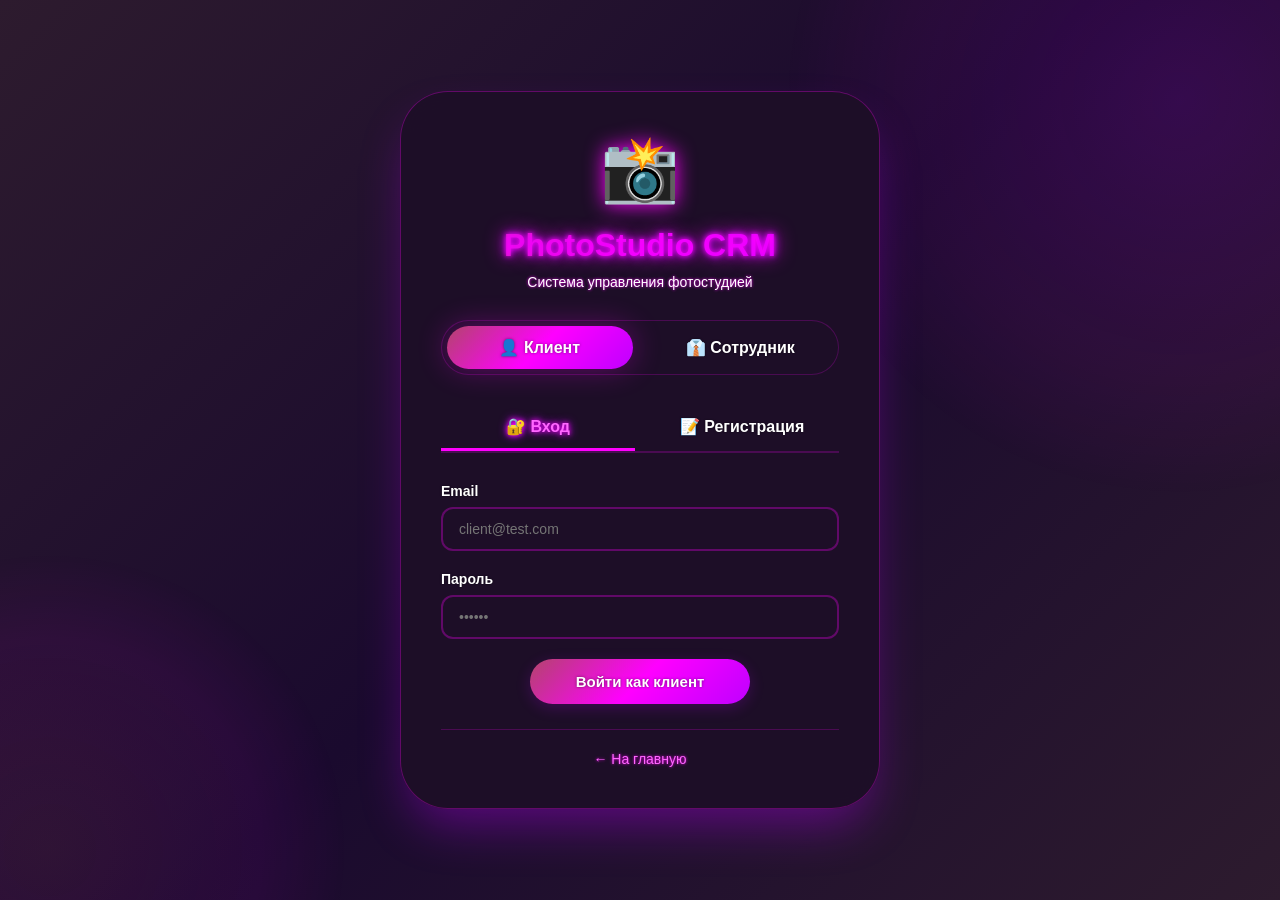
==== commit adf4fdb6: "frontent" ====
--- a/photo-frontend/pages/accountant-dashboard.html
+++ b/photo-frontend/pages/accountant-dashboard.html
@@ -93,15 +93,54 @@
         .report-date { font-size: 12px; color: rgba(255,255,255,0.7); margin-top: 5px; }
         .report-period { font-size: 12px; color: #FF66FF; margin-top: 5px; text-shadow: 0 0 2px #FF00FF; }
         
+        .date-range-container {
+            background: rgba(30, 15, 40, 0.4);
+            border-radius: 20px;
+            padding: 20px;
+            margin-bottom: 25px;
+            border: 1px solid rgba(255, 0, 255, 0.2);
+        }
         .date-range {
             display: grid;
             grid-template-columns: 1fr 1fr;
-            gap: 15px;
+            gap: 20px;
             margin-bottom: 20px;
         }
+        .date-field {
+            background: rgba(30, 15, 40, 0.6);
+            border-radius: 16px;
+            padding: 5px;
+        }
+        .date-field label {
+            display: block;
+            color: #FF66FF;
+            font-size: 12px;
+            margin-bottom: 5px;
+            margin-left: 12px;
+            text-shadow: 0 0 2px #FF00FF;
+        }
+        .date-field input {
+            width: 100%;
+            padding: 12px 16px;
+            background: rgba(30, 15, 40, 0.8);
+            border: 1px solid rgba(255, 0, 255, 0.3);
+            border-radius: 12px;
+            color: white;
+            font-size: 14px;
+            cursor: pointer;
+            transition: all 0.3s;
+        }
+        .date-field input:focus {
+            outline: none;
+            border-color: #FF00FF;
+            box-shadow: 0 0 10px rgba(255, 0, 255, 0.3);
+        }
+        .date-field input:hover {
+            border-color: #FF66FF;
+        }
         
         .report-detail-modal {
-            max-width: 800px;
+            max-width: 900px;
             max-height: 80vh;
             overflow-y: auto;
         }
@@ -125,20 +164,80 @@
             color: #FF66FF;
         }
         
-        .photographer-performance {
-            border-left: 3px solid var(--fuchsia);
+        .photographer-performance-card {
+            background: rgba(30, 15, 40, 0.4);
+            border-radius: 12px;
+            padding: 15px;
             margin: 10px 0;
+            border-left: 3px solid #FF00FF;
+            transition: all 0.3s;
+        }
+        .photographer-performance-card:hover {
+            transform: translateX(5px);
+            background: rgba(255, 0, 255, 0.1);
+        }
+        .photographer-performance-card strong {
+            color: #FF66FF;
+            font-size: 16px;
+            text-shadow: 0 0 2px #FF00FF;
+        }
+        .photographer-stats {
+            display: flex;
+            gap: 20px;
+            margin-top: 10px;
+            flex-wrap: wrap;
+        }
+        .photographer-stat {
+            background: rgba(0, 0, 0, 0.3);
+            padding: 8px 15px;
+            border-radius: 20px;
+            font-size: 13px;
+        }
+        .photographer-stat span {
+            color: #FF66FF;
+            font-weight: bold;
+        }
+        
+        .revenue-summary {
+            display: grid;
+            grid-template-columns: repeat(auto-fit, minmax(200px, 1fr));
+            gap: 15px;
+            margin-bottom: 20px;
+        }
+        .revenue-card {
+            background: linear-gradient(135deg, rgba(179,68,108,0.3), rgba(191,0,255,0.3));
+            border-radius: 16px;
+            padding: 15px;
+            text-align: center;
+        }
+        .revenue-card .revenue-value {
+            font-size: 28px;
+            font-weight: bold;
+            color: #FF66FF;
+            text-shadow: 0 0 3px #FF00FF;
+        }
+        .revenue-card .revenue-label {
+            font-size: 12px;
+            color: rgba(255,255,255,0.8);
+            margin-top: 5px;
+        }
+        
+        .orders-table {
+            width: 100%;
+            border-collapse: collapse;
+            margin-top: 15px;
+        }
+        .orders-table th, .orders-table td {
             padding: 10px;
-            background: rgba(30, 15, 40, 0.4);
-            border-radius: 8px;
-            color: white;
-        }
-        .photographer-performance strong {
-            color: #FF66FF;
-            text-shadow: 0 0 2px #FF00FF;
-        }
-        
-        /* Статусы оплаты в неоновой теме */
+            text-align: left;
+            border-bottom: 1px solid rgba(255, 0, 255, 0.15);
+            color: white;
+        }
+        .orders-table th {
+            background: rgba(179, 68, 108, 0.3);
+            font-weight: 700;
+        }
+        
         .payment-status-paid { background: rgba(16, 185, 129, 0.2); color: #6ee7b7; padding: 4px 12px; border-radius: 20px; font-size: 12px; display: inline-block; }
         .payment-status-partial { background: rgba(245, 158, 11, 0.2); color: #fcd34d; padding: 4px 12px; border-radius: 20px; font-size: 12px; display: inline-block; }
         .payment-status-notpaid { background: rgba(239, 68, 68, 0.2); color: #fca5a5; padding: 4px 12px; border-radius: 20px; font-size: 12px; display: inline-block; }
@@ -207,7 +306,6 @@
             text-shadow: 0 0 5px #FF00FF, 0 0 10px #BF00FF;
         }
         
-        /* Заголовки карточек */
         .card h2 {
             color: white;
             text-shadow: 0 0 5px #FF00FF, 0 0 10px #BF00FF;
@@ -221,7 +319,6 @@
             color: #FF66FF;
         }
         
-        /* Навигация */
         .navbar-logo {
             color: white;
             text-shadow: 0 0 5px #FF00FF, 0 0 10px #BF00FF;
@@ -241,7 +338,6 @@
             text-shadow: 0 0 3px #FF00FF;
         }
         
-        /* Формы */
         .form-group label {
             color: white;
         }
@@ -282,7 +378,6 @@
             border-color: #FF00FF;
         }
         
-        /* Таблицы в отчетах */
         .order-table {
             width: 100%;
             border-collapse: collapse;
@@ -298,7 +393,6 @@
             font-weight: 700;
         }
         
-        /* Стили для чеков */
         .receipts-container {
             max-height: 600px;
             overflow-y: auto;
@@ -385,7 +479,6 @@
             color: #fcd34d;
         }
         
-        /* Стили для выбора клиента и заказа */
         .client-order-selector {
             background: rgba(30, 15, 40, 0.6);
             border-radius: 16px;
@@ -433,7 +526,6 @@
             text-shadow: 0 0 2px #FF00FF;
         }
         
-        /* Стили для загрузки */
         .loading-overlay {
             position: fixed;
             top: 0;
@@ -467,6 +559,28 @@
             margin-top: 5px;
         }
         
+        .receipt-created-notification {
+            background: linear-gradient(135deg, #10b981 0%, #34d399 100%);
+            color: white;
+            padding: 12px 20px;
+            border-radius: 12px;
+            margin-bottom: 20px;
+            text-align: center;
+            animation: slideDown 0.3s ease-out;
+            text-shadow: 0 0 2px rgba(0,0,0,0.3);
+        }
+        
+        @keyframes slideDown {
+            from {
+                opacity: 0;
+                transform: translateY(-20px);
+            }
+            to {
+                opacity: 1;
+                transform: translateY(0);
+            }
+        }
+        
         @media (max-width: 768px) {
             .date-range {
                 grid-template-columns: 1fr;
@@ -503,7 +617,6 @@
         let currentToken = null;
         let currentUser = null;
         
-        // Функции для статусов оплаты
         function getPaymentStatusText(status) {
             const statuses = { 0: '⏳ Не оплачен', 1: '🔄 Частично оплачен', 2: '✅ Оплачен', 3: '↩️ Возврат' };
             return statuses[status] || 'Неизвестно';
@@ -556,7 +669,6 @@
             window.location.href = 'login.html';
         }
         
-        // Функция для безопасного получения текста ошибки (исправляет проблему "body stream already read")
         async function getErrorMessage(response) {
             try {
                 const clonedResponse = response.clone();
@@ -572,7 +684,6 @@
             }
         }
         
-        // Улучшенная функция apiRequest
         async function apiRequest(endpoint, options = {}) {
             const url = `${API_URL}${endpoint}`;
             console.log(`📡 Запрос: ${options.method || 'GET'} ${url}`);
@@ -656,7 +767,7 @@
             `;
         }
         
-        // ============ ФИНАНСОВАЯ СВОДКА ============
+        // ============ ФИНАНСОВАЯ СВОДКА (ИСПРАВЛЕННАЯ) ============
         
         async function loadFinancialSummary() {
             const content = document.getElementById('pageContent');
@@ -665,6 +776,25 @@
                 const response = await apiRequest('/accountant/financial-summary');
                 const data = await response.json();
                 
+                // Получаем все платежи для расчёта "Получено платежей"
+                let totalPaymentsReceived = data.totalPayments || 0;
+                
+                // Если totalPayments не пришёл или равен 0, пробуем получить из другого источника
+                if (totalPaymentsReceived === 0 && data.paymentsByMethod) {
+                    totalPaymentsReceived = data.paymentsByMethod.reduce((sum, p) => sum + (p.total || 0), 0);
+                }
+                
+                // Также проверяем через заказы
+                if (totalPaymentsReceived === 0) {
+                    try {
+                        const ordersResponse = await apiRequest('/accountant/orders');
+                        if (ordersResponse.ok) {
+                            const orders = await ordersResponse.json();
+                            totalPaymentsReceived = orders.reduce((sum, o) => sum + (o.totalPaid || 0), 0);
+                        }
+                    } catch(e) { console.log('Не удалось получить платежи из заказов'); }
+                }
+                
                 content.innerHTML = `
                     <div style="margin-bottom:30px;">
                         <h1 style="color: white; text-shadow: 0 0 5px #FF00FF, 0 0 10px #BF00FF;">Финансовая сводка</h1>
@@ -672,7 +802,7 @@
                     </div>
                     <div class="stats-grid">
                         <div class="stat-card"><h3>Общая выручка</h3><div class="value">${(data.totalRevenue || 0).toLocaleString()} ₽</div></div>
-                        <div class="stat-card"><h3>Получено платежей</h3><div class="value">${(data.totalPayments || 0).toLocaleString()} ₽</div></div>
+                        <div class="stat-card"><h3>Получено платежей</h3><div class="value">${(totalPaymentsReceived || 0).toLocaleString()} ₽</div></div>
                         <div class="stat-card"><h3>Остаток к оплате</h3><div class="value">${(data.pendingAmount || 0).toLocaleString()} ₽</div></div>
                         <div class="stat-card"><h3>Выполнено заказов</h3><div class="value">${data.completedOrdersCount || 0}</div></div>
                     </div>
@@ -685,7 +815,7 @@
                     </div>
                     
                     <div class="card"><h2>💳 Платежи по методам</h2>
-                        ${(data.paymentsByMethod || []).map(p => `<div class="payment-method"><strong>${getPaymentMethodText(p.method)}</strong><span class="value" style="color: #FF66FF; text-shadow: 0 0 2px #FF00FF;">${p.total.toLocaleString()} ₽</span></div>`).join('') || '<p>Нет данных</p>'}
+                        ${(data.paymentsByMethod || []).map(p => `<div class="payment-method"><strong>${getPaymentMethodText(p.method)}</strong><span class="value" style="color: #FF66FF; text-shadow: 0 0 2px #FF00FF;">${(p.total || 0).toLocaleString()} ₽ (${p.count || 0} платежей)</span></div>`).join('') || '<p>Нет данных</p>'}
                     </div>
                     
                     <div class="card"><h2>📅 Информация о периоде</h2>
@@ -717,7 +847,6 @@
                 console.log('Ошибка загрузки клиентов:', error.message);
             }
             
-            // Демо-данные
             console.log('⚠️ Используем демо-данные клиентов');
             clientsList = [
                 { id: 1, firstName: 'Анна', lastName: 'Смирнова', email: 'anna@example.com' },
@@ -740,7 +869,6 @@
                 console.log('Ошибка загрузки заказов:', error.message);
             }
             
-            // Демо-данные
             return [
                 { id: 1001, orderDate: new Date().toISOString(), totalAmount: 15000, status: 3, paymentStatus: 2 },
                 { id: 1002, orderDate: new Date(Date.now() - 7*86400000).toISOString(), totalAmount: 8500, status: 2, paymentStatus: 1 }
@@ -753,12 +881,8 @@
             try {
                 await loadClients();
                 
-                const response = await apiRequest('/accountant/receipts');
-                if (response.ok) {
-                    receipts = await response.json();
-                } else {
-                    receipts = [];
-                }
+                const localReceipts = JSON.parse(localStorage.getItem('accountingReports') || '[]');
+                receipts = localReceipts;
                 
                 const sentReceipts = receipts.filter(r => r.isSent);
                 const pendingReceipts = receipts.filter(r => !r.isSent);
@@ -770,11 +894,11 @@
                         
                         <div class="stats-summary" style="margin-bottom: 20px;">
                             <div class="stat-summary-card"><div class="value">${receipts.length}</div><div class="label">📄 Всего чеков</div></div>
-                            <div class="stat-summary-card"><div class="value">${sentReceipts.length}</div><div class="label">✅ Отправленных</div></div>
+                            <div class="stat-summary-card"><div class="value">${sentReceipts.length}</div><div class="label">✅ Отправленных клиентам</div></div>
                             <div class="stat-summary-card"><div class="value">${pendingReceipts.length}</div><div class="label">⏳ Ожидают</div></div>
                         </div>
                         
-                        <div class="receipts-container">${renderReceiptsList()}</div>
+                        <div class="receipts-container">${renderReceiptsList(receipts)}</div>
                         
                         <div style="margin-top: 20px;">
                             <button class="btn btn-primary" onclick="showCreateReceiptModalWithClientSelect()" style="margin-right: 10px;">+ Создать чек (выбор клиента)</button>
@@ -787,50 +911,63 @@
             }
         }
         
-        function renderReceiptsList() {
-            if (!receipts || receipts.length === 0) {
+        function renderReceiptsList(receiptsData) {
+            if (!receiptsData || receiptsData.length === 0) {
                 return '<p style="text-align: center; padding: 40px;">Нет созданных чеков</p>';
             }
             
-            return receipts.map(receipt => `
+            return receiptsData.map(receipt => `
                 <div class="receipt-card">
                     <div class="receipt-header">
-                        <div class="receipt-number">${formatReceiptNumber(receipt.id)}</div>
-                        <div class="receipt-date">📅 ${new Date(receipt.createdDate).toLocaleString()}</div>
+                        <div class="receipt-number">${receipt.receiptNumber || formatReceiptNumber(receipt.receiptId)}</div>
+                        <div class="receipt-date">📅 ${new Date(receipt.createdAt || receipt.createdDate).toLocaleString()}</div>
                         <span class="receipt-status ${receipt.isSent ? 'receipt-status-sent' : 'receipt-status-pending'}">
-                            ${receipt.isSent ? '✅ Отправлен' : '⏳ Ожидает отправки'}
+                            ${receipt.isSent ? '✅ Отправлен клиенту' : '⏳ Ожидает отправки'}
                         </span>
                     </div>
                     <div class="receipt-body">
                         <div class="receipt-row"><span class="receipt-label">👤 Клиент:</span><span class="receipt-value">${receipt.clientName || 'Не указан'}</span></div>
                         <div class="receipt-row"><span class="receipt-label">📧 Email:</span><span class="receipt-value">${receipt.clientEmail || 'Не указан'}</span></div>
                         <div class="receipt-row"><span class="receipt-label">📝 Заказ #:</span><span class="receipt-value">${receipt.orderId}</span></div>
-                        <div class="receipt-row"><span class="receipt-label">💳 Способ оплаты:</span><span class="receipt-value">${getPaymentMethodText(receipt.paymentMethod)}</span></div>
-                        <div class="receipt-row receipt-total"><span class="receipt-label">💰 Сумма:</span><span class="receipt-value">${(receipt.amount || 0).toLocaleString()} ₽</span></div>
+                        <div class="receipt-row"><span class="receipt-label">💳 Способ оплаты:</span><span class="receipt-value">${receipt.paymentMethodText || getPaymentMethodText(receipt.paymentMethod)}</span></div>
+                        <div class="receipt-row receipt-total"><span class="receipt-label">💰 Сумма:</span><span class="receipt-value">${(receipt.paidAmount || receipt.amount || 0).toLocaleString()} ₽</span></div>
                         ${receipt.isSent ? `
-                            <div class="receipt-row"><span class="receipt-label">📨 Отправлен:</span><span class="receipt-value">${new Date(receipt.sentDate).toLocaleString()}</span></div>
-                        ` : `<button class="btn-send-receipt" onclick="sendReceipt(${receipt.id})">📧 Отправить чек</button>`}
+                            <div class="receipt-row"><span class="receipt-label">📨 Отправлен в профиль клиента:</span><span class="receipt-value">✅ Доступен в личном кабинете</span></div>
+                        ` : `<button class="btn-send-receipt" onclick="sendReceiptToClient(${receipt.receiptId})">📧 Отправить клиенту</button>`}
                     </div>
                 </div>
             `).join('');
         }
         
-        window.sendReceipt = async function(receiptId) {
-            showLoading();
-            try {
-                const response = await apiRequest(`/accountant/receipts/${receiptId}/send`, { method: 'POST' });
-                if (response.ok) {
-                    showAlert('✅ Чек отправлен!');
-                    loadReceipts();
-                } else {
-                    const error = await getErrorMessage(response);
-                    showAlert('❌ Ошибка: ' + error, 'error');
-                }
-            } catch (error) {
-                showAlert('❌ Ошибка: ' + error.message, 'error');
-            } finally {
-                hideLoading();
-            }
+        window.sendReceiptToClient = function(receiptId) {
+            const receipts = JSON.parse(localStorage.getItem('accountingReports') || '[]');
+            const receipt = receipts.find(r => r.receiptId == receiptId);
+            
+            if (!receipt) {
+                showAlert('❌ Чек не найден', 'error');
+                return;
+            }
+            
+            let clientReceipts = JSON.parse(localStorage.getItem(`client_receipts_${receipt.clientId}`) || '[]');
+            clientReceipts.unshift({
+                id: receipt.receiptId,
+                receiptNumber: receipt.receiptNumber,
+                orderId: receipt.orderId,
+                amount: receipt.paidAmount,
+                paymentMethod: receipt.paymentMethod,
+                paymentMethodText: receipt.paymentMethodText,
+                createdDate: receipt.createdAt,
+                isSent: true,
+                sentDate: new Date().toISOString()
+            });
+            localStorage.setItem(`client_receipts_${receipt.clientId}`, JSON.stringify(clientReceipts.slice(0, 100)));
+            
+            receipt.isSent = true;
+            receipt.sentDate = new Date().toISOString();
+            localStorage.setItem('accountingReports', JSON.stringify(receipts));
+            
+            showAlert(`✅ Чек ${receipt.receiptNumber} отправлен клиенту ${receipt.clientName} в личный кабинет!`, 'success');
+            loadReceipts();
         };
         
         function showCreateReceiptModalWithClientSelect() {
@@ -843,64 +980,239 @@
             modal.className = 'modal';
             modal.style.display = 'flex';
             modal.innerHTML = `
-                <div class="modal-content" style="max-width: 550px;">
-                    <h3 style="color: white;">🧾 Создать чек</h3>
-                    <div class="form-group"><label>👤 Клиент</label><select id="clientSelect">${clientsList.map(c => `<option value="${c.id}" data-email="${c.email}" data-name="${c.firstName} ${c.lastName}">${c.firstName} ${c.lastName}</option>`).join('')}</select></div>
-                    <div class="form-group"><label>📦 Заказ</label><select id="orderSelect" disabled><option>Сначала выберите клиента</option></select></div>
-                    <div id="preview" style="display:none;" class="order-preview"></div>
-                    <div class="form-group"><label>💳 Способ оплаты</label><select id="paymentMethod"><option value="card">Банковская карта</option><option value="cash">Наличные</option><option value="online">Онлайн перевод</option></select></div>
-                    <div class="form-group"><label>💰 Сумма</label><input type="number" id="amount" placeholder="Сумма"></div>
-                    <div class="btn-group"><button class="btn btn-primary" id="createBtn">Создать</button><button class="btn btn-secondary" onclick="this.closest('.modal').remove()">Отмена</button></div>
+                <div class="modal-content" style="max-width: 600px; max-height: 85vh; overflow-y: auto;">
+                    <div class="modal-header" style="display: flex; justify-content: space-between; align-items: center; margin-bottom: 20px;">
+                        <h3 style="color: white; text-shadow: 0 0 5px #FF00FF;">🧾 Создать электронный чек</h3>
+                        <button onclick="this.closest('.modal').remove()" style="background: none; border: none; font-size: 24px; cursor: pointer; color: white;">&times;</button>
+                    </div>
+                    
+                    <div class="client-order-selector">
+                        <div class="form-group" style="margin-bottom: 15px;">
+                            <label>👤 Выберите клиента *</label>
+                            <select id="clientSelectReceipt" required>
+                                <option value="">-- Выберите клиента --</option>
+                                ${clientsList.map(client => `<option value="${client.id}" data-email="${client.email}" data-name="${client.firstName} ${client.lastName}">${client.firstName} ${client.lastName} (${client.email || 'email не указан'})</option>`).join('')}
+                            </select>
+                        </div>
+                        
+                        <div class="form-group" style="margin-bottom: 15px;">
+                            <label>📦 Выберите заказ *</label>
+                            <select id="orderSelectReceipt" required disabled>
+                                <option value="">-- Сначала выберите клиента --</option>
+                            </select>
+                            <div id="ordersError" class="error-text" style="display: none;"></div>
+                        </div>
+                        
+                        <div id="orderPreview" class="order-preview" style="display: none;">
+                            <h4 style="color: #FF66FF; margin-bottom: 10px;">📋 Информация о заказе</h4>
+                            <div class="order-preview-row">
+                                <span class="order-preview-label">Номер заказа:</span>
+                                <span class="order-preview-value" id="previewOrderId">—</span>
+                            </div>
+                            <div class="order-preview-row">
+                                <span class="order-preview-label">Дата создания:</span>
+                                <span class="order-preview-value" id="previewOrderDate">—</span>
+                            </div>
+                            <div class="order-preview-row">
+                                <span class="order-preview-label">Статус заказа:</span>
+                                <span class="order-preview-value" id="previewOrderStatus">—</span>
+                            </div>
+                            <div class="order-preview-row">
+                                <span class="order-preview-label">Статус оплаты:</span>
+                                <span class="order-preview-value" id="previewPaymentStatus">—</span>
+                            </div>
+                            <div class="order-preview-row order-preview-total">
+                                <span class="order-preview-label">💰 Сумма заказа:</span>
+                                <span class="order-preview-value" id="previewTotalAmount">—</span>
+                            </div>
+                        </div>
+                        
+                        <div class="form-group" style="margin-top: 15px;">
+                            <label>💳 Способ оплаты *</label>
+                            <select id="paymentMethodReceipt" required>
+                                <option value="card">💳 Банковская карта</option>
+                                <option value="cash">💰 Наличные</option>
+                                <option value="online">🏦 Онлайн перевод</option>
+                                <option value="installment">📅 Рассрочка</option>
+                            </select>
+                        </div>
+                        
+                        <div class="form-group">
+                            <label>💰 Сумма чека (₽) *</label>
+                            <input type="number" id="amountReceipt" required placeholder="Сумма оплаты">
+                            <div class="error-text" id="amountError" style="display: none;">Введите корректную сумму</div>
+                        </div>
+                    </div>
+                    
+                    <div class="info-text" style="margin: 15px 0; padding: 10px; background: rgba(255,0,255,0.1); border-radius: 8px;">
+                        ℹ️ Чек будет сохранён в отчёте бухгалтерии. Клиент получит чек автоматически после оплаты заказа.
+                    </div>
+                    
+                    <div class="btn-group" style="display: flex; gap: 10px; justify-content: flex-end; margin-top: 20px;">
+                        <button class="btn btn-primary" id="createReceiptBtn" disabled>📄 Создать чек (только для отчёта)</button>
+                        <button class="btn btn-secondary" onclick="this.closest('.modal').remove()">Отмена</button>
+                    </div>
                 </div>
             `;
             document.body.appendChild(modal);
             
-            const clientSelect = document.getElementById('clientSelect');
-            const orderSelect = document.getElementById('orderSelect');
-            const preview = document.getElementById('preview');
-            const createBtn = document.getElementById('createBtn');
+            const clientSelect = document.getElementById('clientSelectReceipt');
+            const orderSelect = document.getElementById('orderSelectReceipt');
+            const orderPreview = document.getElementById('orderPreview');
+            const createBtn = document.getElementById('createReceiptBtn');
+            const amountInput = document.getElementById('amountReceipt');
+            const paymentMethodSelect = document.getElementById('paymentMethodReceipt');
+            const ordersError = document.getElementById('ordersError');
+            const amountError = document.getElementById('amountError');
+            
+            let selectedClientId = null;
+            let selectedClientEmail = null;
+            let selectedClientName = null;
             let selectedOrder = null;
-            
-            clientSelect.onchange = async () => {
-                const clientId = clientSelect.value;
-                const orders = await loadClientOrders(clientId);
-                orderSelect.disabled = false;
-                orderSelect.innerHTML = orders.map(o => `<option value="${o.id}" data-amount="${o.totalAmount}">Заказ #${o.id} - ${o.totalAmount} ₽</option>`).join('');
-            };
-            
-            orderSelect.onchange = () => {
-                const opt = orderSelect.options[orderSelect.selectedIndex];
-                selectedOrder = { id: orderSelect.value, totalAmount: opt.dataset.amount };
-                preview.innerHTML = `<div class="order-preview-row"><span>Заказ #${selectedOrder.id}</span><span>${parseInt(selectedOrder.totalAmount).toLocaleString()} ₽</span></div>`;
-                preview.style.display = 'block';
-                document.getElementById('amount').value = selectedOrder.totalAmount;
-            };
-            
-            createBtn.onclick = async () => {
-                const amount = parseFloat(document.getElementById('amount').value);
-                if (!selectedOrder || !amount) { showAlert('Заполните все поля', 'error'); return; }
-                
-                createBtn.disabled = true;
-                showLoading();
+            let clientOrdersList = [];
+            
+            function validateAmount() {
+                const amount = parseFloat(amountInput.value);
+                if (isNaN(amount) || amount <= 0) {
+                    amountError.style.display = 'block';
+                    return false;
+                }
+                amountError.style.display = 'none';
+                return true;
+            }
+            
+            function checkFormComplete() {
+                const hasClient = selectedClientId;
+                const hasOrder = selectedOrder;
+                const hasAmount = validateAmount();
+                const hasPaymentMethod = paymentMethodSelect.value;
+                
+                createBtn.disabled = !(hasClient && hasOrder && hasAmount && hasPaymentMethod);
+            }
+            
+            clientSelect.addEventListener('change', async function() {
+                selectedClientId = this.value;
+                if (!selectedClientId) {
+                    orderSelect.disabled = true;
+                    orderSelect.innerHTML = '<option value="">-- Сначала выберите клиента --</option>';
+                    orderPreview.style.display = 'none';
+                    createBtn.disabled = true;
+                    return;
+                }
+                
+                const selectedOption = this.options[this.selectedIndex];
+                selectedClientEmail = selectedOption.getAttribute('data-email');
+                selectedClientName = selectedOption.getAttribute('data-name');
+                
+                orderSelect.disabled = true;
+                orderSelect.innerHTML = '<option value="">⏳ Загрузка заказов...</option>';
+                ordersError.style.display = 'none';
+                
                 try {
-                    const response = await apiRequest('/accountant/receipts', {
-                        method: 'POST',
-                        body: JSON.stringify({ orderId: parseInt(selectedOrder.id), amount, paymentMethod: document.getElementById('paymentMethod').value })
-                    });
-                    if (response.ok) {
-                        showAlert('✅ Чек создан!');
-                        modal.remove();
-                        loadReceipts();
+                    const orders = await loadClientOrders(selectedClientId);
+                    clientOrdersList = orders;
+                    
+                    orderSelect.disabled = false;
+                    if (orders && orders.length > 0) {
+                        orderSelect.innerHTML = '<option value="">-- Выберите заказ --</option>' + 
+                            orders.map(order => `<option value="${order.id}" data-amount="${order.totalAmount}" data-status="${order.status}" data-payment="${order.paymentStatus}" data-date="${order.orderDate}">Заказ #${order.id} от ${new Date(order.orderDate).toLocaleDateString()} - ${(order.totalAmount || 0).toLocaleString()} ₽</option>`).join('');
                     } else {
-                        showAlert('❌ Ошибка: ' + await getErrorMessage(response), 'error');
+                        orderSelect.innerHTML = '<option value="">-- Нет заказов у этого клиента --</option>';
+                        ordersError.style.display = 'block';
+                        ordersError.textContent = '⚠️ У клиента нет заказов. Создайте заказ сначала.';
                     }
                 } catch (error) {
-                    showAlert('❌ Ошибка: ' + error.message, 'error');
+                    orderSelect.innerHTML = '<option value="">-- Ошибка загрузки заказов --</option>';
+                    ordersError.style.display = 'block';
+                    ordersError.textContent = '❌ Ошибка загрузки заказов: ' + error.message;
+                }
+            });
+            
+            orderSelect.addEventListener('change', function() {
+                const orderId = this.value;
+                if (!orderId) {
+                    orderPreview.style.display = 'none';
+                    createBtn.disabled = true;
+                    selectedOrder = null;
+                    return;
+                }
+                
+                const selectedOrderData = clientOrdersList.find(o => o.id == orderId);
+                if (selectedOrderData) {
+                    selectedOrder = selectedOrderData;
+                    
+                    document.getElementById('previewOrderId').textContent = selectedOrderData.id;
+                    document.getElementById('previewOrderDate').textContent = new Date(selectedOrderData.orderDate).toLocaleString();
+                    document.getElementById('previewOrderStatus').textContent = getStatusName(selectedOrderData.status);
+                    document.getElementById('previewPaymentStatus').textContent = getPaymentStatusText(selectedOrderData.paymentStatus);
+                    document.getElementById('previewTotalAmount').textContent = `${(selectedOrderData.totalAmount || 0).toLocaleString()} ₽`;
+                    orderPreview.style.display = 'block';
+                    
+                    amountInput.value = selectedOrderData.totalAmount || 0;
+                    checkFormComplete();
+                }
+            });
+            
+            amountInput.addEventListener('input', () => {
+                validateAmount();
+                checkFormComplete();
+            });
+            paymentMethodSelect.addEventListener('change', checkFormComplete);
+            
+            createBtn.addEventListener('click', async () => {
+                const amount = parseFloat(amountInput.value);
+                const paymentMethod = paymentMethodSelect.value;
+                
+                if (!selectedOrder || !amount || amount <= 0) {
+                    showAlert('Пожалуйста, заполните все поля корректно', 'error');
+                    return;
+                }
+                
+                createBtn.disabled = true;
+                createBtn.textContent = '⏳ Создание...';
+                showLoading();
+                
+                try {
+                    const receiptId = Date.now();
+                    const receiptNumber = formatReceiptNumber(receiptId);
+                    
+                    const accountingReport = {
+                        receiptId: receiptId,
+                        receiptNumber: receiptNumber,
+                        clientId: selectedClientId,
+                        clientName: selectedClientName,
+                        clientEmail: selectedClientEmail,
+                        orderId: selectedOrder.id,
+                        orderAmount: selectedOrder.totalAmount,
+                        paidAmount: amount,
+                        paymentMethod: paymentMethod,
+                        paymentMethodText: getPaymentMethodText(paymentMethod),
+                        createdAt: new Date().toISOString(),
+                        status: 'created',
+                        addedToAccounting: true,
+                        isSent: false,
+                        sentToClient: false
+                    };
+                    
+                    let accountingReports = JSON.parse(localStorage.getItem('accountingReports') || '[]');
+                    accountingReports.unshift(accountingReport);
+                    localStorage.setItem('accountingReports', JSON.stringify(accountingReports.slice(0, 100)));
+                    
+                    modal.remove();
+                    
+                    showCreateReceiptNotification(selectedClientName, receiptNumber, amount);
+                    showAlert(`✅ Чек ${receiptNumber} создан в отчёте бухгалтерии!`, 'success');
+                    loadReceipts();
+                    
+                } catch (error) {
+                    console.error('Ошибка создания чека:', error);
+                    showAlert('❌ Ошибка создания чека: ' + error.message, 'error');
+                    createBtn.disabled = false;
+                    createBtn.textContent = '📄 Создать чек';
                 } finally {
                     hideLoading();
-                    createBtn.disabled = false;
-                }
-            };
+                }
+            });
         }
         
         function showCreateReceiptModal() {
@@ -909,11 +1221,20 @@
             modal.style.display = 'flex';
             modal.innerHTML = `
                 <div class="modal-content" style="max-width: 450px;">
-                    <h3 style="color: white;">🧾 Создать чек по ID заказа</h3>
-                    <div class="form-group"><label>ID заказа</label><input type="number" id="orderId"></div>
-                    <div class="form-group"><label>Сумма</label><input type="number" id="amount"></div>
-                    <div class="form-group"><label>Способ оплаты</label><select id="paymentMethod"><option value="card">Карта</option><option value="cash">Наличные</option><option value="online">Онлайн</option></select></div>
-                    <div class="btn-group"><button class="btn btn-primary" id="createBtn">Создать</button><button class="btn btn-secondary" onclick="this.closest('.modal').remove()">Отмена</button></div>
+                    <div class="modal-header" style="display: flex; justify-content: space-between; align-items: center; margin-bottom: 20px;">
+                        <h3 style="color: white; text-shadow: 0 0 5px #FF00FF;">🧾 Создать чек по ID заказа</h3>
+                        <button onclick="this.closest('.modal').remove()" style="background: none; border: none; font-size: 24px; cursor: pointer; color: white;">&times;</button>
+                    </div>
+                    <div class="form-group"><label>ID заказа *</label><input type="number" id="orderId" placeholder="Введите ID заказа"></div>
+                    <div class="form-group"><label>Сумма (₽) *</label><input type="number" id="amount" placeholder="Сумма оплаты"></div>
+                    <div class="form-group"><label>Способ оплаты *</label><select id="paymentMethod"><option value="card">💳 Банковская карта</option><option value="cash">💰 Наличные</option><option value="online">🏦 Онлайн перевод</option><option value="installment">📅 Рассрочка</option></select></div>
+                    <div class="info-text" style="margin: 15px 0; padding: 10px; background: rgba(255,0,255,0.1); border-radius: 8px;">
+                        ℹ️ Чек будет сохранён в отчёте бухгалтерии. Клиент получит чек автоматически после оплаты.
+                    </div>
+                    <div class="btn-group" style="display: flex; gap: 10px; justify-content: flex-end; margin-top: 20px;">
+                        <button class="btn btn-primary" id="createBtn">Создать чек (только для отчёта)</button>
+                        <button class="btn btn-secondary" onclick="this.closest('.modal').remove()">Отмена</button>
+                    </div>
                 </div>
             `;
             document.body.appendChild(modal);
@@ -921,27 +1242,66 @@
             document.getElementById('createBtn').onclick = async () => {
                 const orderId = parseInt(document.getElementById('orderId').value);
                 const amount = parseFloat(document.getElementById('amount').value);
-                if (!orderId || !amount) { showAlert('Заполните поля', 'error'); return; }
+                const paymentMethod = document.getElementById('paymentMethod').value;
+                
+                if (!orderId || !amount) { showAlert('Заполните все поля', 'error'); return; }
                 
                 showLoading();
                 try {
-                    const response = await apiRequest('/accountant/receipts', {
-                        method: 'POST',
-                        body: JSON.stringify({ orderId, amount, paymentMethod: document.getElementById('paymentMethod').value })
-                    });
-                    if (response.ok) {
-                        showAlert('✅ Чек создан!');
-                        modal.remove();
-                        loadReceipts();
-                    } else {
-                        showAlert('❌ Ошибка: ' + await getErrorMessage(response), 'error');
-                    }
+                    const receiptId = Date.now();
+                    const receiptNumber = formatReceiptNumber(receiptId);
+                    
+                    const accountingReport = {
+                        receiptId: receiptId,
+                        receiptNumber: receiptNumber,
+                        clientId: 0,
+                        clientName: 'Клиент неизвестен',
+                        clientEmail: 'email не указан',
+                        orderId: orderId,
+                        orderAmount: amount,
+                        paidAmount: amount,
+                        paymentMethod: paymentMethod,
+                        paymentMethodText: getPaymentMethodText(paymentMethod),
+                        createdAt: new Date().toISOString(),
+                        status: 'created',
+                        addedToAccounting: true,
+                        isSent: false,
+                        sentToClient: false
+                    };
+                    
+                    let accountingReports = JSON.parse(localStorage.getItem('accountingReports') || '[]');
+                    accountingReports.unshift(accountingReport);
+                    localStorage.setItem('accountingReports', JSON.stringify(accountingReports.slice(0, 100)));
+                    
+                    modal.remove();
+                    
+                    showCreateReceiptNotification('Клиент неизвестен', receiptNumber, amount);
+                    showAlert(`✅ Чек ${receiptNumber} создан в отчёте бухгалтерии!`, 'success');
+                    loadReceipts();
                 } catch (error) {
                     showAlert('❌ Ошибка: ' + error.message, 'error');
                 } finally {
                     hideLoading();
                 }
             };
+        }
+        
+        function showCreateReceiptNotification(clientName, receiptNumber, amount) {
+            const notification = document.createElement('div');
+            notification.className = 'receipt-created-notification';
+            notification.innerHTML = `
+                ✅ Чек ${receiptNumber} создан и сохранён в отчёте бухгалтерии!<br>
+                Клиент: ${clientName} | Сумма: ${amount.toLocaleString()} ₽<br>
+                <small>⚠️ Чек будет отправлен клиенту автоматически после оплаты заказа.</small>
+            `;
+            
+            const content = document.getElementById('pageContent');
+            const firstChild = content.firstChild;
+            content.insertBefore(notification, firstChild);
+            
+            setTimeout(() => {
+                notification.remove();
+            }, 8000);
         }
         
         // ============ ОТЧЕТЫ ============
@@ -954,73 +1314,346 @@
                 const reports = await response.json();
                 content.innerHTML = `
                     <div class="card">
-                        <h2>📄 Отчеты</h2>
-                        <div><button class="btn btn-generate" onclick="loadRevenueReportForm()">+ Доходы</button><button class="btn btn-primary" onclick="loadPhotographerReportForm()">+ Фотографы</button><button class="btn btn-secondary" onclick="showAccountingReportsModal()">📋 Чеки</button></div>
-                        <div class="reports-list">${(reports || []).map(r => `<div class="report-item" onclick="viewReportDetail(${r.id})"><div class="report-title">${r.reportType}</div><div class="report-date">${new Date(r.generatedDate).toLocaleString()}</div></div>`).join('') || '<p>Нет отчетов</p>'}</div>
+                        <h2>📄 Сгенерированные отчеты</h2>
+                        <div style="margin-bottom:20px;">
+                            <button class="btn btn-generate" onclick="loadRevenueReportForm()">+ Создать отчет по доходам</button>
+                            <button class="btn btn-primary" onclick="loadPhotographerReportForm()" style="margin-left:10px;">+ Создать отчет по фотографам</button>
+                            <button class="btn btn-secondary" onclick="showAccountingReportsModal()" style="margin-left:10px;">📋 Отчеты бухгалтерии (чеки)</button>
+                        </div>
+                        <div class="reports-list">${(reports || []).map(r => `
+                            <div class="report-item" onclick="viewReportDetail(${r.id})">
+                                <div class="report-title">📊 ${r.reportType}</div>
+                                <div class="report-date">📅 Создан: ${new Date(r.generatedDate).toLocaleString()}</div>
+                                <div class="report-period">📆 Период: ${new Date(r.startDate).toLocaleDateString()} - ${new Date(r.endDate).toLocaleDateString()}</div>
+                            </div>
+                        `).join('') || '<p style="text-align:center; padding:20px;">Нет созданных отчетов</p>'}</div>
                     </div>
                 `;
             } catch (error) { content.innerHTML = `<div class="alert alert-error">${error.message}</div>`; }
         }
         
-        window.showAccountingReportsModal = function() {
-            const reports = JSON.parse(localStorage.getItem('accountingReports') || '[]');
-            const modal = document.createElement('div');
-            modal.className = 'modal';
-            modal.style.display = 'flex';
-            modal.innerHTML = `<div class="modal-content" style="max-width:700px;"><h3>📋 Отчеты бухгалтерии</h3>${reports.length ? reports.map(r => `<div class="receipt-card"><div>${r.receiptNumber} - ${r.clientName} - ${r.paidAmount} ₽</div></div>`).join('') : '<p>Нет чеков</p>'}<button class="btn btn-secondary" onclick="this.closest('.modal').remove()">Закрыть</button></div>`;
-            document.body.appendChild(modal);
-        };
-        
+        // Улучшенный просмотр деталей отчёта
         window.viewReportDetail = async function(id) {
             try {
                 const response = await apiRequest(`/accountant/reports/${id}`);
                 const report = await response.json();
-                showModal(`<h3>${report.reportType}</h3><pre style="color:white;">${JSON.stringify(JSON.parse(report.data), null, 2)}</pre><button onclick="closeModal()">Закрыть</button>`);
-            } catch(e) { showAlert('Ошибка', 'error'); }
+                let reportData = null;
+                try {
+                    reportData = JSON.parse(report.data);
+                } catch(e) {
+                    reportData = report.data;
+                }
+                
+                let detailHtml = '';
+                
+                // Отчёт по доходам
+                if (report.reportType === 'Revenue Report') {
+                    const totalRevenue = reportData?.totalRevenue || 0;
+                    const totalPayments = reportData?.totalPayments || 0;
+                    const ordersCount = reportData?.ordersCount || 0;
+                    const orders = reportData?.orders || [];
+                    
+                    detailHtml = `
+                        <div class="revenue-summary">
+                            <div class="revenue-card"><div class="revenue-value">${totalRevenue.toLocaleString()} ₽</div><div class="revenue-label">💰 Общая выручка</div></div>
+                            <div class="revenue-card"><div class="revenue-value">${totalPayments.toLocaleString()} ₽</div><div class="revenue-label">💵 Получено платежей</div></div>
+                            <div class="revenue-card"><div class="revenue-value">${ordersCount}</div><div class="revenue-label">📦 Всего заказов</div></div>
+                        </div>
+                        <div class="detail-section">
+                            <h4>📋 Детали заказов за период</h4>
+                            ${orders && orders.length > 0 ? `
+                                <div class="table-responsive" style="overflow-x: auto;">
+                                    <table class="orders-table">
+                                        <thead>
+                                            <tr><th>№</th><th>Дата</th><th>Сумма</th><th>Оплачено</th><th>Статус оплаты</th><th>Статус заказа</th></tr>
+                                        </thead>
+                                        <tbody>
+                                            ${orders.map(order => `
+                                                <tr>
+                                                    <td>${order.id}</td>
+                                                    <td>${new Date(order.orderDate).toLocaleDateString()}</td>
+                                                    <td>${(order.totalAmount || 0).toLocaleString()} ₽</td
+                                                    <td>${(order.totalPaid || 0).toLocaleString()} ₽</td
+                                                    <td><span class="${getPaymentStatusClass(order.paymentStatus)}">${getPaymentStatusText(order.paymentStatus)}</span></td
+                                                    <td><span class="${getStatusClass(order.status)}">${getStatusName(order.status)}</span></td
+                                                </tr>
+                                            `).join('')}
+                                        </tbody>
+                                    </table>
+                                </div>
+                            ` : '<p style="color: rgba(255,255,255,0.7);">Нет данных о заказах</p>'}
+                        </div>
+                    `;
+                } 
+                // Отчёт по фотографам
+                else if (report.reportType === 'Photographer Performance Report') {
+                    const photographersData = Array.isArray(reportData) ? reportData : [];
+                    const totalRevenue = photographersData.reduce((sum, p) => sum + (p.TotalRevenue || p.totalRevenue || 0), 0);
+                    const totalOrders = photographersData.reduce((sum, p) => sum + (p.TotalOrders || p.totalOrders || 0), 0);
+                    const totalCompleted = photographersData.reduce((sum, p) => sum + (p.CompletedOrders || p.completedOrders || 0), 0);
+                    
+                    detailHtml = `
+                        <div class="revenue-summary">
+                            <div class="revenue-card"><div class="revenue-value">${totalRevenue.toLocaleString()} ₽</div><div class="revenue-label">💰 Общая выручка</div></div>
+                            <div class="revenue-card"><div class="revenue-value">${totalOrders}</div><div class="revenue-label">📷 Всего заказов</div></div>
+                            <div class="revenue-card"><div class="revenue-value">${totalCompleted}</div><div class="revenue-label">✅ Выполнено заказов</div></div>
+                        </div>
+                        <div class="detail-section">
+                            <h4>📸 Эффективность фотографов</h4>
+                            ${photographersData.length > 0 ? photographersData.map(p => `
+                                <div class="photographer-performance-card">
+                                    <div><strong>${p.PhotographerName || p.photographerName || 'Не указан'}</strong></div>
+                                    <div class="photographer-stats">
+                                        <div class="photographer-stat">📷 Всего заказов: <span>${p.TotalOrders || p.totalOrders || 0}</span></div>
+                                        <div class="photographer-stat">✅ Выполнено: <span>${p.CompletedOrders || p.completedOrders || 0}</span></div>
+                                        <div class="photographer-stat">💰 Выручка: <span>${(p.TotalRevenue || p.totalRevenue || 0).toLocaleString()} ₽</span></div>
+                                        <div class="photographer-stat">📊 Выполняемость: <span>${p.CompletionRate ? p.CompletionRate.toFixed(1) : '0'}%</span></div>
+                                    </div>
+                                </div>
+                            `).join('') : '<p style="color: rgba(255,255,255,0.7);">Нет данных о фотографах</p>'}
+                        </div>
+                    `;
+                } 
+                else {
+                    detailHtml = `<div class="detail-section"><pre style="color: white; white-space: pre-wrap; background: rgba(0,0,0,0.3); padding: 15px; border-radius: 10px;">${JSON.stringify(reportData, null, 2)}</pre></div>`;
+                }
+                
+                showModal(`
+                    <div class="modal-header" style="display: flex; justify-content: space-between; align-items: center; margin-bottom: 20px;">
+                        <h3 style="color: white; text-shadow: 0 0 5px #FF00FF;">📊 ${report.reportType}</h3>
+                        <button onclick="closeModal()" style="background: none; border: none; font-size: 24px; cursor: pointer; color: white;">&times;</button>
+                    </div>
+                    <div>
+                        <p><strong style="color: #FF66FF;">📅 Период:</strong> ${new Date(report.startDate).toLocaleDateString()} - ${new Date(report.endDate).toLocaleDateString()}</p>
+                        <p><strong style="color: #FF66FF;">🕐 Создан:</strong> ${new Date(report.generatedDate).toLocaleString()}</p>
+                        <p><strong style="color: #FF66FF;">👤 Кем создан:</strong> ${report.generatedByUser?.firstName || report.generatedByUser?.email || 'Бухгалтер'}</p>
+                    </div>
+                    ${detailHtml}
+                `);
+            } catch(e) { showAlert('Ошибка загрузки отчета', 'error'); }
         };
         
         function showModal(content) {
             const modal = document.createElement('div');
             modal.className = 'modal';
             modal.style.display = 'flex';
-            modal.innerHTML = `<div class="modal-content">${content}</div>`;
+            modal.innerHTML = `<div class="modal-content report-detail-modal" style="background: #1a0a2e; border: 1px solid #FF00FF; color: white; max-width: 900px;">${content}</div>`;
             document.body.appendChild(modal);
         }
         
         window.closeModal = () => { const m = document.querySelector('.modal'); if(m) m.remove(); };
+        
+        window.showAccountingReportsModal = function() {
+            const accountingReports = JSON.parse(localStorage.getItem('accountingReports') || '[]');
+            
+            const modal = document.createElement('div');
+            modal.className = 'modal';
+            modal.style.display = 'flex';
+            
+            if (accountingReports.length === 0) {
+                modal.innerHTML = `
+                    <div class="modal-content" style="max-width: 700px; max-height: 80vh; overflow-y: auto;">
+                        <div class="modal-header" style="display: flex; justify-content: space-between; align-items: center; margin-bottom: 20px;">
+                            <h3 style="color: white; text-shadow: 0 0 5px #FF00FF;">📋 Отчеты бухгалтерии (созданные чеки)</h3>
+                            <button onclick="this.closest('.modal').remove()" style="background: none; border: none; font-size: 24px; cursor: pointer; color: white;">&times;</button>
+                        </div>
+                        <div style="text-align: center; padding: 40px;">
+                            <p style="color: rgba(255,255,255,0.7);">📭 Нет созданных чеков</p>
+                        </div>
+                        <button class="btn btn-secondary" onclick="this.closest('.modal').remove()" style="width: 100%;">Закрыть</button>
+                    </div>
+                `;
+            } else {
+                const totalSum = accountingReports.reduce((sum, r) => sum + (r.paidAmount || 0), 0);
+                
+                modal.innerHTML = `
+                    <div class="modal-content" style="max-width: 800px; max-height: 80vh; overflow-y: auto;">
+                        <div class="modal-header" style="display: flex; justify-content: space-between; align-items: center; margin-bottom: 20px; flex-wrap: wrap; gap: 10px;">
+                            <h3 style="color: white; text-shadow: 0 0 5px #FF00FF;">📋 Отчеты бухгалтерии</h3>
+                            <button onclick="this.closest('.modal').remove()" style="background: rgba(255,0,255,0.2); border: 1px solid #FF00FF; border-radius: 8px; padding: 5px 10px; cursor: pointer; color: white;">&times; Закрыть</button>
+                        </div>
+                        
+                        <div class="stats-summary" style="margin-bottom: 20px;">
+                            <div class="stat-summary-card">
+                                <div class="value">${accountingReports.length}</div>
+                                <div class="label">📄 Всего чеков</div>
+                            </div>
+                            <div class="stat-summary-card">
+                                <div class="value">${totalSum.toLocaleString()} ₽</div>
+                                <div class="label">💰 Общая сумма</div>
+                            </div>
+                            <div class="stat-summary-card">
+                                <div class="value">${accountingReports.filter(r => r.isSent).length}</div>
+                                <div class="label">✅ Отправлено клиентам</div>
+                            </div>
+                        </div>
+                        
+                        <div class="receipts-container">
+                            ${accountingReports.map(report => `
+                                <div class="receipt-card">
+                                    <div class="receipt-header">
+                                        <div class="receipt-number">${report.receiptNumber}</div>
+                                        <div class="receipt-date">📅 ${new Date(report.createdAt).toLocaleString()}</div>
+                                    </div>
+                                    <div class="receipt-body">
+                                        <div class="receipt-row">
+                                            <span class="receipt-label">👤 Клиент:</span>
+                                            <span class="receipt-value"><strong>${report.clientName}</strong></span>
+                                        </div>
+                                        <div class="receipt-row">
+                                            <span class="receipt-label">📧 Email:</span>
+                                            <span class="receipt-value">${report.clientEmail || 'не указан'}</span>
+                                        </div>
+                                        <div class="receipt-row">
+                                            <span class="receipt-label">📝 Заказ #:</span>
+                                            <span class="receipt-value">${report.orderId}</span>
+                                        </div>
+                                        <div class="receipt-row">
+                                            <span class="receipt-label">💳 Способ оплаты:</span>
+                                            <span class="receipt-value">${report.paymentMethodText}</span>
+                                        </div>
+                                        <div class="receipt-row">
+                                            <span class="receipt-label">💰 Сумма заказа:</span>
+                                            <span class="receipt-value">${(report.orderAmount || 0).toLocaleString()} ₽</span>
+                                        </div>
+                                        <div class="receipt-row receipt-total">
+                                            <span class="receipt-label">💵 Оплачено по чеку:</span>
+                                            <span class="receipt-value">${(report.paidAmount || 0).toLocaleString()} ₽</span>
+                                        </div>
+                                        <div class="receipt-row" style="margin-top: 5px;">
+                                            <span class="receipt-label">📊 Статус:</span>
+                                            <span class="receipt-value" style="color: ${report.isSent ? '#6ee7b7' : '#fcd34d'}">
+                                                ${report.isSent ? '✅ Отправлен клиенту (после оплаты)' : '⏳ Ожидает оплаты клиентом'}
+                                            </span>
+                                        </div>
+                                    </div>
+                                </div>
+                            `).join('')}
+                        </div>
+                        
+                        <div style="margin-top: 20px; text-align: center; padding-top: 15px; border-top: 1px solid rgba(255,0,255,0.2);">
+                            <p style="color: rgba(255,255,255,0.5); font-size: 11px;">Всего чеков: ${accountingReports.length} | Общая сумма: ${totalSum.toLocaleString()} ₽</p>
+                        </div>
+                    </div>
+                `;
+            }
+            document.body.appendChild(modal);
+        };
+        
+        // ============ ФОРМА СОЗДАНИЯ ОТЧЕТА ПО ДОХОДАМ ============
         
         async function loadRevenueReportForm() {
             const content = document.getElementById('pageContent');
-            content.innerHTML = `<div class="card"><h2>📊 Отчет по доходам</h2><div class="date-range"><input type="date" id="startDate" value="${new Date(new Date().getFullYear(),0,1).toISOString().split('T')[0]}"><input type="date" id="endDate" value="${new Date().toISOString().split('T')[0]}"></div><button class="btn btn-generate" onclick="generateRevenueReport()">Сформировать</button><div id="result"></div></div>`;
+            content.innerHTML = `
+                <div class="card">
+                    <h2>📊 Создание отчета по доходам</h2>
+                    <div class="date-range-container">
+                        <div class="date-range">
+                            <div class="date-field">
+                                <label>📅 Начальная дата</label>
+                                <input type="date" id="startDate" value="${new Date(new Date().getFullYear(), 0, 1).toISOString().split('T')[0]}">
+                            </div>
+                            <div class="date-field">
+                                <label>📅 Конечная дата</label>
+                                <input type="date" id="endDate" value="${new Date().toISOString().split('T')[0]}">
+                            </div>
+                        </div>
+                    </div>
+                    <div style="display: flex; gap: 10px;">
+                        <button class="btn btn-generate" onclick="generateRevenueReport()">📈 Сформировать отчет</button>
+                        <button class="btn btn-secondary" onclick="loadReports()">◀ К списку отчетов</button>
+                    </div>
+                    <div id="reportResult" style="margin-top:20px;"></div>
+                </div>
+            `;
         }
         
         window.generateRevenueReport = async function() {
-            const start = document.getElementById('startDate').value, end = document.getElementById('endDate').value;
+            const start = document.getElementById('startDate').value;
+            const end = document.getElementById('endDate').value;
+            const resultDiv = document.getElementById('reportResult');
+            
+            if (!start || !end) {
+                showAlert('Выберите даты', 'error');
+                return;
+            }
+            
+            resultDiv.innerHTML = '<div class="spinner"></div>';
             showLoading();
+            
             try {
                 const response = await apiRequest(`/accountant/reports/revenue?startDate=${start}&endDate=${end}`);
-                if(response.ok) showAlert('Отчет создан');
-                else showAlert('Ошибка', 'error');
-                loadReports();
-            } catch(e) { showAlert(e.message, 'error'); }
-            finally { hideLoading(); }
+                if (response.ok) {
+                    resultDiv.innerHTML = '<div class="receipt-created-notification" style="background: linear-gradient(135deg, #10b981 0%, #34d399 100%);">✅ Отчет по доходам успешно создан! Нажмите "К списку отчетов" для просмотра.</div>';
+                    showAlert('Отчет создан', 'success');
+                    setTimeout(() => loadReports(), 2000);
+                } else {
+                    const error = await getErrorMessage(response);
+                    resultDiv.innerHTML = `<div class="alert alert-error">❌ Ошибка: ${error}</div>`;
+                }
+            } catch (error) {
+                resultDiv.innerHTML = `<div class="alert alert-error">❌ Ошибка: ${error.message}</div>`;
+            } finally {
+                hideLoading();
+            }
         };
+        
+        // ============ ФОРМА СОЗДАНИЯ ОТЧЕТА ПО ФОТОГРАФАМ ============
         
         async function loadPhotographerReportForm() {
             const content = document.getElementById('pageContent');
-            content.innerHTML = `<div class="card"><h2>📷 Отчет по фотографам</h2><div class="date-range"><input type="date" id="startDate" value="${new Date(new Date().getFullYear(),0,1).toISOString().split('T')[0]}"><input type="date" id="endDate" value="${new Date().toISOString().split('T')[0]}"></div><button class="btn btn-generate" onclick="generatePhotographerReport()">Сформировать</button><div id="result"></div></div>`;
+            content.innerHTML = `
+                <div class="card">
+                    <h2>📷 Отчет по эффективности фотографов</h2>
+                    <div class="date-range-container">
+                        <div class="date-range">
+                            <div class="date-field">
+                                <label>📅 Начальная дата</label>
+                                <input type="date" id="startDatePhoto" value="${new Date(new Date().getFullYear(), 0, 1).toISOString().split('T')[0]}">
+                            </div>
+                            <div class="date-field">
+                                <label>📅 Конечная дата</label>
+                                <input type="date" id="endDatePhoto" value="${new Date().toISOString().split('T')[0]}">
+                            </div>
+                        </div>
+                    </div>
+                    <div style="display: flex; gap: 10px;">
+                        <button class="btn btn-generate" onclick="generatePhotographerReport()">📊 Сформировать отчет</button>
+                        <button class="btn btn-secondary" onclick="loadReports()">◀ К списку отчетов</button>
+                    </div>
+                    <div id="reportPhotoResult" style="margin-top:20px;"></div>
+                </div>
+            `;
         }
         
         window.generatePhotographerReport = async function() {
-            const start = document.getElementById('startDate').value, end = document.getElementById('endDate').value;
+            const start = document.getElementById('startDatePhoto').value;
+            const end = document.getElementById('endDatePhoto').value;
+            const resultDiv = document.getElementById('reportPhotoResult');
+            
+            if (!start || !end) {
+                showAlert('Выберите даты', 'error');
+                return;
+            }
+            
+            resultDiv.innerHTML = '<div class="spinner"></div>';
             showLoading();
+            
             try {
                 const response = await apiRequest(`/accountant/reports/photographer-performance?startDate=${start}&endDate=${end}`);
-                if(response.ok) showAlert('Отчет создан');
-                else showAlert('Ошибка', 'error');
-                loadReports();
-            } catch(e) { showAlert(e.message, 'error'); }
-            finally { hideLoading(); }
+                if (response.ok) {
+                    resultDiv.innerHTML = '<div class="receipt-created-notification" style="background: linear-gradient(135deg, #10b981 0%, #34d399 100%);">✅ Отчет по фотографам успешно создан! Нажмите "К списку отчетов" для просмотра.</div>';
+                    showAlert('Отчет создан', 'success');
+                    setTimeout(() => loadReports(), 2000);
+                } else {
+                    const error = await getErrorMessage(response);
+                    resultDiv.innerHTML = `<div class="alert alert-error">❌ Ошибка: ${error}</div>`;
+                }
+            } catch (error) {
+                resultDiv.innerHTML = `<div class="alert alert-error">❌ Ошибка: ${error.message}</div>`;
+            } finally {
+                hideLoading();
+            }
         };
         
         // Экспорт функций
@@ -1032,6 +1665,8 @@
         window.showCreateReceiptModalWithClientSelect = showCreateReceiptModalWithClientSelect;
         window.showCreateReceiptModal = showCreateReceiptModal;
         window.showAccountingReportsModal = showAccountingReportsModal;
+        window.sendReceiptToClient = sendReceiptToClient;
+        window.viewReportDetail = viewReportDetail;
         
         // Запуск
         if (checkAuth()) {
